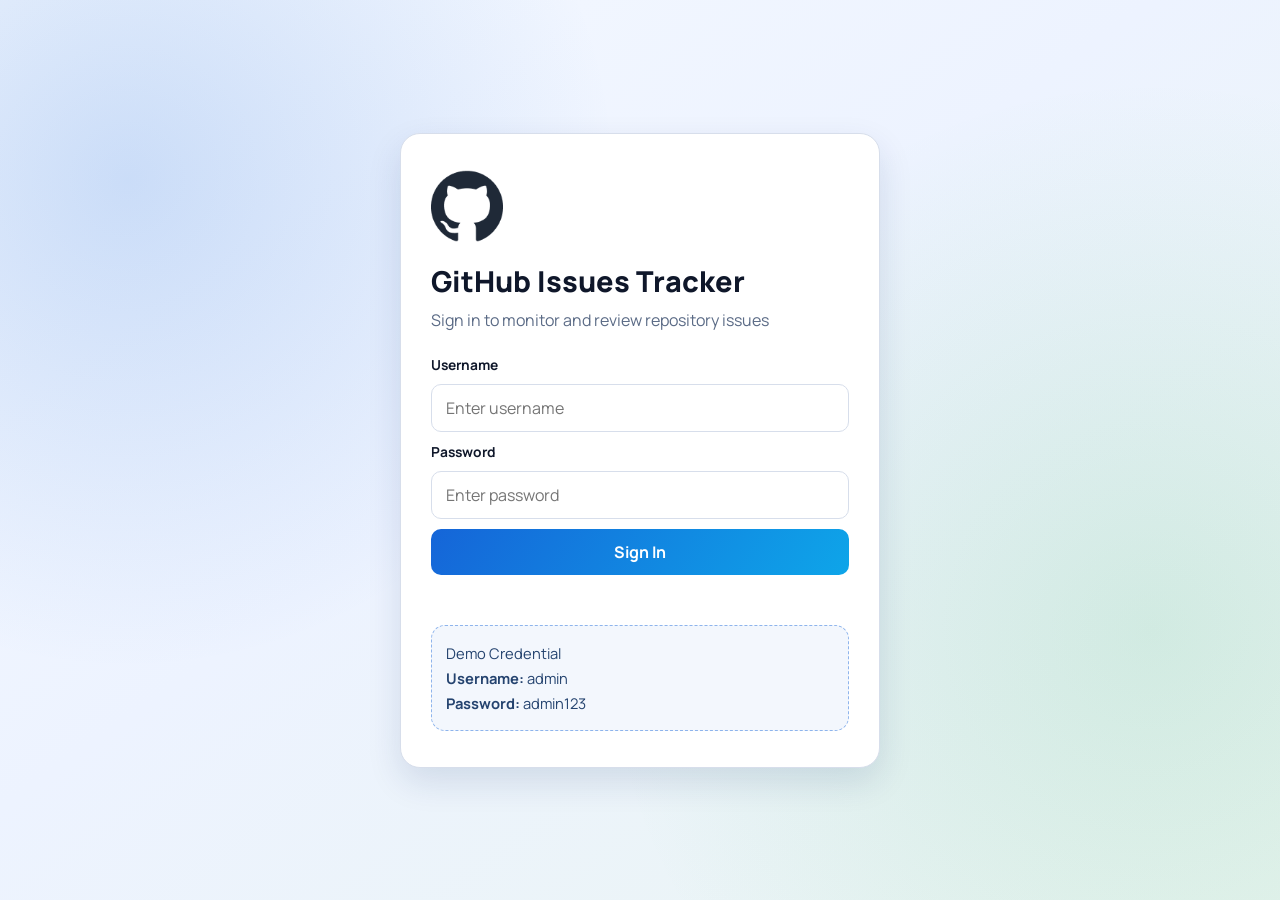
==== index.html @ 7c421cb4 "1th" ====
<!DOCTYPE html>
<html lang="en">
  <head>
    <meta charset="UTF-8" />
    <meta name="viewport" content="width=device-width, initial-scale=1.0" />
    <title>GitHub Issues Tracker | Login</title>
    <link rel="preconnect" href="https://fonts.googleapis.com" />
    <link rel="preconnect" href="https://fonts.gstatic.com" crossorigin />
    <link
      href="https://fonts.googleapis.com/css2?family=Manrope:wght@400;500;600;700;800&display=swap"
      rel="stylesheet"
    />
    <link rel="stylesheet" href="css/styles.css" />
  </head>
  <body class="login-body">
    <main class="auth-wrapper">
      <section class="auth-card">
        <img
          src="assets/github-logo.png"
          alt="GitHub Issues Tracker Logo"
          class="auth-logo"
        />
        <h1 class="auth-title">GitHub Issues Tracker</h1>
        <p class="auth-subtitle">Sign in to monitor and review repository issues</p>

        <form id="login-form" class="auth-form" novalidate>
          <label class="field-label" for="username">Username</label>
          <input
            id="username"
            name="username"
            type="text"
            class="text-input"
            placeholder="Enter username"
            required
          />

          <label class="field-label" for="password">Password</label>
          <input
            id="password"
            name="password"
            type="password"
            class="text-input"
            placeholder="Enter password"
            required
          />

          <button type="submit" class="primary-btn">Sign In</button>
          <p class="auth-error" id="auth-error" aria-live="polite"></p>
        </form>

        <div class="demo-credentials">
          <p>Demo Credential</p>
          <p><strong>Username:</strong> admin</p>
          <p><strong>Password:</strong> admin123</p>
        </div>
      </section>
    </main>

    <script src="js/login.js"></script>
  </body>
</html>
---- css/styles.css ----
:root {
  --canvas: #eef3fb;
  --surface: #ffffff;
  --surface-soft: #f8fbff;
  --ink: #0f172a;
  --muted: #5b6b86;
  --line: #d7deeb;
  --brand: #1565d8;
  --brand-strong: #0e4fb2;
  --open: #1a9c4b;
  --closed: #7b3ff0;
  --danger: #d13d59;
  --shadow: 0 14px 34px rgba(12, 42, 99, 0.12);
  --radius-lg: 20px;
  --radius-md: 14px;
  --radius-sm: 10px;
}

* {
  box-sizing: border-box;
}

body {
  margin: 0;
  font-family: "Manrope", sans-serif;
  color: var(--ink);
}

.hidden {
  display: none !important;
}

.login-body {
  min-height: 100vh;
  padding: 20px;
  background:
    radial-gradient(circle at 10% 20%, rgba(21, 101, 216, 0.18), transparent 36%),
    radial-gradient(circle at 90% 70%, rgba(22, 163, 74, 0.12), transparent 42%),
    linear-gradient(145deg, #f5f9ff 0%, #edf3ff 45%, #eaf5f2 100%);
  display: grid;
  place-items: center;
}

.auth-wrapper {
  width: min(100%, 480px);
}

.auth-card {
  background: var(--surface);
  border: 1px solid var(--line);
  border-radius: var(--radius-lg);
  box-shadow: var(--shadow);
  padding: 36px 30px;
}

.auth-logo {
  width: 72px;
  height: 72px;
  object-fit: contain;
  margin-bottom: 14px;
}

.auth-title {
  margin: 0;
  font-size: 1.8rem;
  font-weight: 800;
}

.auth-subtitle {
  margin: 8px 0 24px;
  color: var(--muted);
}

.auth-form {
  display: grid;
  gap: 10px;
}

.field-label {
  font-size: 0.86rem;
  font-weight: 700;
}

.text-input {
  width: 100%;
  border: 1px solid var(--line);
  border-radius: var(--radius-sm);
  padding: 12px 14px;
  font: inherit;
  color: var(--ink);
  background: #fff;
  transition: border-color 0.2s, box-shadow 0.2s;
}

.text-input:focus {
  outline: none;
  border-color: var(--brand);
  box-shadow: 0 0 0 4px rgba(21, 101, 216, 0.14);
}

.primary-btn,
.ghost-btn {
  border: 0;
  border-radius: var(--radius-sm);
  font: inherit;
  font-weight: 700;
  cursor: pointer;
}

.primary-btn {
  background: linear-gradient(125deg, var(--brand) 0%, #0ea5e9 100%);
  color: #fff;
  padding: 12px 16px;
}

.primary-btn:hover {
  background: linear-gradient(125deg, var(--brand-strong) 0%, #0582bc 100%);
}

.auth-error {
  min-height: 20px;
  margin: 0;
  color: var(--danger);
  font-size: 0.92rem;
}

.demo-credentials {
  margin-top: 20px;
  border-radius: var(--radius-md);
  border: 1px dashed rgba(21, 101, 216, 0.45);
  background: rgba(21, 101, 216, 0.05);
  padding: 12px 14px;
  color: #24436f;
}

.demo-credentials p {
  margin: 5px 0;
  font-size: 0.92rem;
}

.app-body {
  min-height: 100vh;
  background: linear-gradient(180deg, #f4f8ff 0%, #eef3fb 100%);
}

.app-header {
  position: sticky;
  top: 0;
  z-index: 50;
  background: rgba(255, 255, 255, 0.92);
  border-bottom: 1px solid var(--line);
  backdrop-filter: blur(6px);
  padding: 14px 20px;
  display: flex;
  align-items: center;
  justify-content: space-between;
  gap: 16px;
}

.brand-wrap {
  display: flex;
  align-items: center;
  gap: 12px;
}

.brand-logo {
  width: 44px;
  height: 44px;
}

.brand-title {
  margin: 0;
  font-size: 1.1rem;
  font-weight: 800;
}

.brand-subtitle {
  margin: 2px 0 0;
  color: var(--muted);
  font-size: 0.86rem;
}

.header-actions {
  display: flex;
  align-items: center;
  gap: 10px;
}

.search-form {
  display: flex;
  align-items: center;
  gap: 8px;
}

.search-input {
  width: min(340px, 52vw);
}

.search-btn {
  padding-inline: 18px;
}

.ghost-btn {
  padding: 10px 14px;
  border: 1px solid var(--line);
  background: #fff;
  color: var(--ink);
}

.ghost-btn:hover {
  background: #f5f8ff;
}

.app-main {
  width: min(1360px, 95%);
  margin: 22px auto 32px;
}

.tab-panel {
  border: 1px solid var(--line);
  border-radius: var(--radius-md);
  background: #fff;
  box-shadow: 0 8px 24px rgba(20, 37, 80, 0.08);
}

.tabs-row {
  border-bottom: 1px solid var(--line);
  display: flex;
  align-items: center;
  gap: 8px;
  padding: 10px;
}

.tab-btn {
  border: 0;
  background: transparent;
  border-radius: 8px;
  cursor: pointer;
  padding: 9px 14px;
  font: inherit;
  font-weight: 700;
  color: #334155;
}

.tab-btn:hover {
  background: #eff5ff;
}

.tab-btn.is-active {
  color: #fff;
  background: linear-gradient(135deg, var(--brand) 0%, #1278f1 100%);
}

.summary-row {
  padding: 12px 14px;
  display: flex;
  align-items: center;
  justify-content: space-between;
  gap: 10px;
  flex-wrap: wrap;
}

.summary-left {
  display: flex;
  align-items: center;
  gap: 8px;
  color: #1f3556;
}

.summary-left p {
  margin: 0;
  font-weight: 600;
}

.summary-icon {
  width: 16px;
  height: 16px;
}

.summary-right {
  display: flex;
  align-items: center;
  gap: 10px;
}

.status-chip {
  border: 1px solid var(--line);
  border-radius: 99px;
  background: var(--surface-soft);
  padding: 5px 10px;
  display: flex;
  align-items: center;
  gap: 6px;
  font-size: 0.86rem;
  font-weight: 700;
}

.status-chip img {
  width: 12px;
  height: 12px;
  object-fit: contain;
}

.cards-shell {
  position: relative;
  margin-top: 16px;
}

.loading-state {
  border: 1px solid var(--line);
  border-radius: var(--radius-md);
  background: #fff;
  padding: 36px 18px;
  display: grid;
  place-items: center;
  gap: 10px;
  color: #334155;
}

.spinner {
  width: 36px;
  height: 36px;
  border-radius: 50%;
  border: 3px solid #dbe4f3;
  border-top-color: var(--brand);
  animation: spin 0.85s linear infinite;
}

@keyframes spin {
  to {
    transform: rotate(360deg);
  }
}

.issues-grid {
  display: grid;
  grid-template-columns: repeat(4, minmax(0, 1fr));
  gap: 14px;
}

.issue-card {
  background: #fff;
  border: 1px solid var(--line);
  border-radius: var(--radius-md);
  border-top-width: 4px;
  box-shadow: 0 8px 20px rgba(18, 34, 70, 0.06);
  padding: 14px;
  display: flex;
  flex-direction: column;
  gap: 12px;
}

.issue-card.status-open {
  border-top-color: var(--open);
}

.issue-card.status-closed {
  border-top-color: var(--closed);
}

.card-head {
  display: flex;
  align-items: flex-start;
  justify-content: space-between;
  gap: 10px;
}

.issue-link {
  border: 0;
  background: transparent;
  color: var(--brand-strong);
  font: inherit;
  font-weight: 800;
  text-align: left;
  cursor: pointer;
  padding: 0;
  line-height: 1.35;
}

.issue-link:hover {
  text-decoration: underline;
}

.status-badge {
  border-radius: 999px;
  padding: 4px 9px;
  font-size: 0.74rem;
  font-weight: 800;
  text-transform: capitalize;
  flex-shrink: 0;
}

.status-badge.status-open {
  background: rgba(26, 156, 75, 0.14);
  color: #0f7d38;
}

.status-badge.status-closed {
  background: rgba(123, 63, 240, 0.14);
  color: #5d24c8;
}

.issue-description {
  margin: 0;
  color: #4b5f80;
  font-size: 0.92rem;
  line-height: 1.5;
}

.meta-grid {
  display: grid;
  grid-template-columns: repeat(2, minmax(0, 1fr));
  gap: 9px;
}

.meta-item {
  margin: 0;
  font-size: 0.85rem;
  color: #2f415f;
}

.meta-item span {
  display: block;
  color: var(--muted);
  font-size: 0.74rem;
  font-weight: 700;
  margin-bottom: 2px;
}

.card-footer {
  margin-top: auto;
  display: flex;
  justify-content: space-between;
  align-items: center;
  gap: 8px;
}

.label-pill {
  max-width: 68%;
  border-radius: 999px;
  border: 1px solid var(--line);
  background: var(--surface-soft);
  padding: 4px 10px;
  font-size: 0.78rem;
  font-weight: 600;
  white-space: nowrap;
  text-overflow: ellipsis;
  overflow: hidden;
}

.details-btn {
  border: 1px solid var(--line);
  border-radius: 8px;
  background: #fff;
  color: #223554;
  cursor: pointer;
  font: inherit;
  font-size: 0.8rem;
  font-weight: 700;
  padding: 6px 9px;
}

.details-btn:hover {
  background: #f4f8ff;
}

.empty-state {
  margin: 10px 0 0;
  text-align: center;
  color: var(--muted);
  border: 1px dashed var(--line);
  border-radius: var(--radius-md);
  background: #fff;
  padding: 28px 18px;
}

.modal-overlay {
  position: fixed;
  inset: 0;
  background: rgba(8, 17, 34, 0.56);
  display: grid;
  place-items: center;
  padding: 18px;
  z-index: 100;
}

.modal-card {
  width: min(760px, 100%);
  max-height: calc(100vh - 40px);
  overflow-y: auto;
  border-radius: var(--radius-lg);
  background: #fff;
  border: 1px solid var(--line);
  box-shadow: var(--shadow);
  position: relative;
  padding: 24px;
}

.modal-close-btn {
  position: absolute;
  top: 10px;
  right: 10px;
  width: 34px;
  height: 34px;
  border-radius: 50%;
  border: 1px solid var(--line);
  background: #fff;
  color: #334155;
  cursor: pointer;
  font: inherit;
  font-size: 1rem;
}

.modal-content h2 {
  margin-top: 0;
  margin-bottom: 10px;
  font-size: 1.4rem;
}

.modal-description {
  margin: 0 0 16px;
  color: #384d73;
  line-height: 1.6;
}

.modal-grid {
  display: grid;
  grid-template-columns: repeat(2, minmax(0, 1fr));
  gap: 10px;
}

.modal-item {
  border: 1px solid var(--line);
  border-radius: 10px;
  background: var(--surface-soft);
  padding: 10px 12px;
}

.modal-item p {
  margin: 0;
  color: #2a3b59;
  font-size: 0.9rem;
}

.modal-item p:first-child {
  margin-bottom: 4px;
  color: var(--muted);
  font-size: 0.78rem;
  font-weight: 700;
}

.modal-loading {
  display: grid;
  place-items: center;
  gap: 12px;
  padding: 34px;
}

@media (max-width: 1180px) {
  .issues-grid {
    grid-template-columns: repeat(3, minmax(0, 1fr));
  }
}

@media (max-width: 920px) {
  .app-header {
    align-items: stretch;
    flex-direction: column;
  }

  .header-actions {
    justify-content: space-between;
  }

  .search-input {
    width: 100%;
  }

  .search-form {
    flex: 1;
  }

  .issues-grid {
    grid-template-columns: repeat(2, minmax(0, 1fr));
  }
}

@media (max-width: 620px) {
  .auth-card {
    padding: 26px 20px;
  }

  .brand-subtitle {
    display: none;
  }

  .header-actions {
    flex-direction: column;
    align-items: stretch;
  }

  .issues-grid {
    grid-template-columns: 1fr;
  }

  .summary-right {
    width: 100%;
    justify-content: flex-start;
  }

  .search-form {
    width: 100%;
  }

  .modal-card {
    padding: 18px;
  }

  .modal-grid {
    grid-template-columns: 1fr;
  }
}
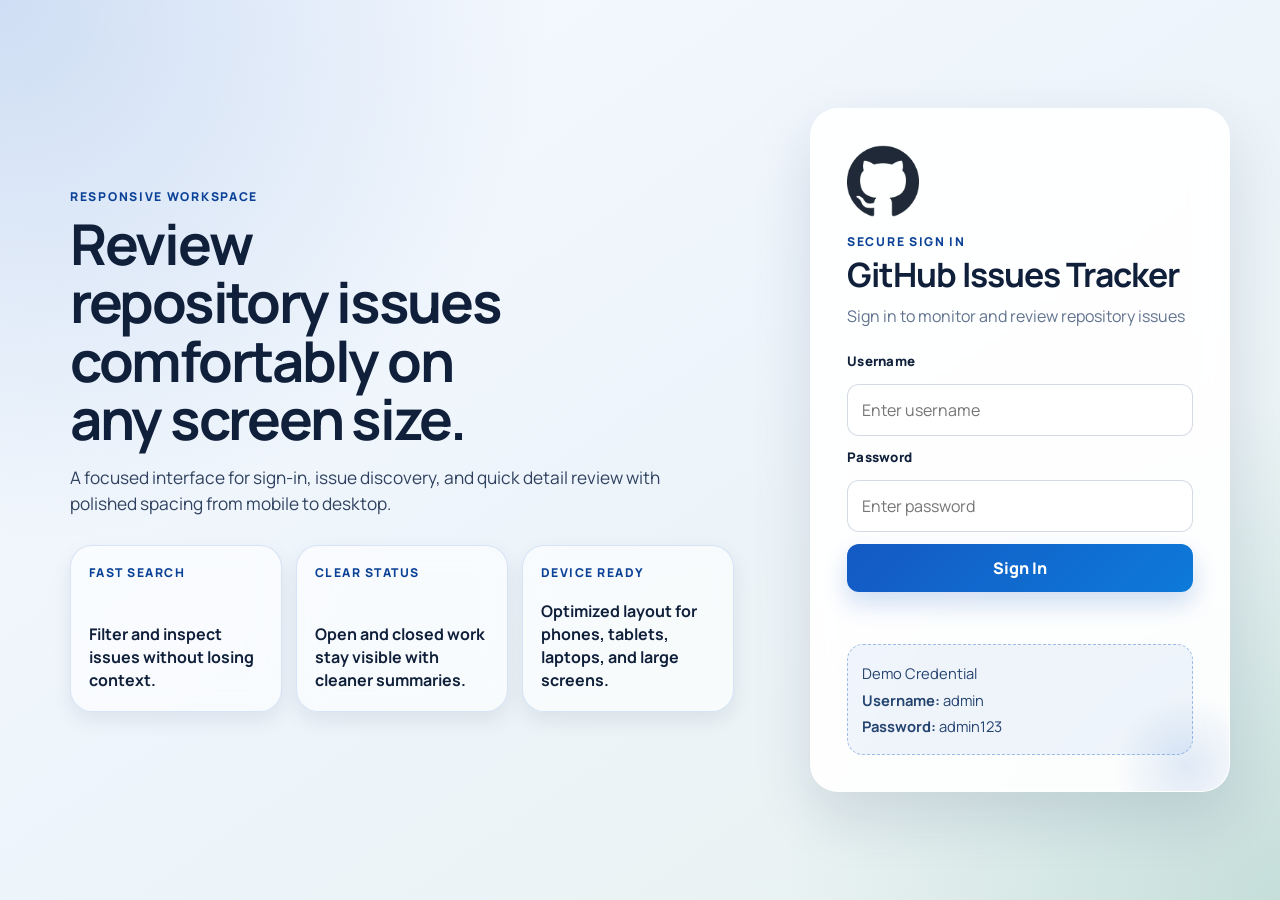
==== commit 37124656: "6th" ====
--- a/index.html
+++ b/index.html
@@ -13,47 +13,76 @@
     <link rel="stylesheet" href="css/styles.css" />
   </head>
   <body class="login-body">
-    <main class="auth-wrapper">
-      <section class="auth-card">
-        <img
-          src="assets/github-logo.png"
-          alt="GitHub Issues Tracker Logo"
-          class="auth-logo"
-        />
-        <h1 class="auth-title">GitHub Issues Tracker</h1>
-        <p class="auth-subtitle">Sign in to monitor and review repository issues</p>
+    <main class="auth-layout">
+      <section class="auth-showcase">
+        <p class="section-label">Responsive Workspace</p>
+        <h1 class="showcase-title">Review repository issues comfortably on any screen size.</h1>
+        <p class="showcase-copy">
+          A focused interface for sign-in, issue discovery, and quick detail review with
+          polished spacing from mobile to desktop.
+        </p>
 
-        <form id="login-form" class="auth-form" novalidate>
-          <label class="field-label" for="username">Username</label>
-          <input
-            id="username"
-            name="username"
-            type="text"
-            class="text-input"
-            placeholder="Enter username"
-            required
-          />
-
-          <label class="field-label" for="password">Password</label>
-          <input
-            id="password"
-            name="password"
-            type="password"
-            class="text-input"
-            placeholder="Enter password"
-            required
-          />
-
-          <button type="submit" class="primary-btn">Sign In</button>
-          <p class="auth-error" id="auth-error" aria-live="polite"></p>
-        </form>
-
-        <div class="demo-credentials">
-          <p>Demo Credential</p>
-          <p><strong>Username:</strong> admin</p>
-          <p><strong>Password:</strong> admin123</p>
+        <div class="showcase-grid" aria-hidden="true">
+          <article class="showcase-card">
+            <span>Fast Search</span>
+            <strong>Filter and inspect issues without losing context.</strong>
+          </article>
+          <article class="showcase-card">
+            <span>Clear Status</span>
+            <strong>Open and closed work stay visible with cleaner summaries.</strong>
+          </article>
+          <article class="showcase-card">
+            <span>Device Ready</span>
+            <strong>Optimized layout for phones, tablets, laptops, and large screens.</strong>
+          </article>
         </div>
       </section>
+
+      <div class="auth-wrapper">
+        <section class="auth-card">
+          <img
+            src="assets/github-logo.png"
+            alt="GitHub Issues Tracker Logo"
+            class="auth-logo"
+          />
+          <p class="section-label auth-label">Secure Sign In</p>
+          <h2 class="auth-title">GitHub Issues Tracker</h2>
+          <p class="auth-subtitle">Sign in to monitor and review repository issues</p>
+
+          <form id="login-form" class="auth-form" novalidate>
+            <label class="field-label" for="username">Username</label>
+            <input
+              id="username"
+              name="username"
+              type="text"
+              class="text-input"
+              placeholder="Enter username"
+              autocomplete="username"
+              required
+            />
+
+            <label class="field-label" for="password">Password</label>
+            <input
+              id="password"
+              name="password"
+              type="password"
+              class="text-input"
+              placeholder="Enter password"
+              autocomplete="current-password"
+              required
+            />
+
+            <button type="submit" class="primary-btn">Sign In</button>
+            <p class="auth-error" id="auth-error" aria-live="polite"></p>
+          </form>
+
+          <div class="demo-credentials">
+            <p>Demo Credential</p>
+            <p><strong>Username:</strong> <span id="demo-username">admin</span></p>
+            <p><strong>Password:</strong> <span id="demo-password">admin123</span></p>
+          </div>
+        </section>
+      </div>
     </main>
 
     <script src="js/login.js"></script>
--- a/css/styles.css
+++ b/css/styles.css
@@ -1,120 +1,277 @@
 :root {
-  --canvas: #eef3fb;
-  --surface: #ffffff;
-  --surface-soft: #f8fbff;
-  --ink: #0f172a;
-  --muted: #5b6b86;
-  --line: #d7deeb;
-  --brand: #1565d8;
-  --brand-strong: #0e4fb2;
-  --open: #1a9c4b;
-  --closed: #7b3ff0;
-  --danger: #d13d59;
-  --shadow: 0 14px 34px rgba(12, 42, 99, 0.12);
-  --radius-lg: 20px;
-  --radius-md: 14px;
-  --radius-sm: 10px;
+  --canvas: #edf3f8;
+  --surface: rgba(255, 255, 255, 0.9);
+  --surface-strong: #ffffff;
+  --surface-soft: #f5f8fc;
+  --ink: #10203b;
+  --muted: #61738f;
+  --line: rgba(127, 148, 177, 0.28);
+  --brand: #1459c3;
+  --brand-strong: #0b4297;
+  --accent: #0f766e;
+  --open: #15803d;
+  --closed: #b45309;
+  --danger: #c53030;
+  --shadow-lg: 0 24px 60px rgba(17, 37, 76, 0.12);
+  --shadow-md: 0 16px 34px rgba(14, 30, 63, 0.1);
+  --shadow-sm: 0 8px 20px rgba(14, 30, 63, 0.08);
+  --radius-xl: 28px;
+  --radius-lg: 22px;
+  --radius-md: 16px;
+  --radius-sm: 12px;
 }
 
 * {
   box-sizing: border-box;
 }
 
+html {
+  font-size: 16px;
+}
+
 body {
   margin: 0;
   font-family: "Manrope", sans-serif;
   color: var(--ink);
+  line-height: 1.5;
+  overflow-x: hidden;
+}
+
+img {
+  display: block;
+  max-width: 100%;
+}
+
+button,
+input {
+  font: inherit;
 }
 
 .hidden {
   display: none !important;
 }
 
+.sr-only {
+  position: absolute;
+  width: 1px;
+  height: 1px;
+  padding: 0;
+  margin: -1px;
+  overflow: hidden;
+  clip: rect(0, 0, 0, 0);
+  white-space: nowrap;
+  border: 0;
+}
+
+.section-label {
+  margin: 0 0 0.5rem;
+  color: var(--brand-strong);
+  font-size: 0.76rem;
+  font-weight: 800;
+  letter-spacing: 0.14em;
+  text-transform: uppercase;
+}
+
 .login-body {
   min-height: 100vh;
-  padding: 20px;
+  padding: clamp(20px, 4vw, 40px);
   background:
-    radial-gradient(circle at 10% 20%, rgba(21, 101, 216, 0.18), transparent 36%),
-    radial-gradient(circle at 90% 70%, rgba(22, 163, 74, 0.12), transparent 42%),
-    linear-gradient(145deg, #f5f9ff 0%, #edf3ff 45%, #eaf5f2 100%);
-  display: grid;
-  place-items: center;
+    radial-gradient(circle at 0% 0%, rgba(20, 89, 195, 0.18), transparent 35%),
+    radial-gradient(circle at 100% 100%, rgba(15, 118, 110, 0.16), transparent 32%),
+    linear-gradient(145deg, #f8fbff 0%, #edf4fb 48%, #e8f2ee 100%);
+  display: grid;
+  align-items: center;
+}
+
+.auth-layout {
+  width: min(1180px, 100%);
+  margin: 0 auto;
+  display: grid;
+  grid-template-columns: minmax(0, 1.15fr) minmax(320px, 420px);
+  gap: clamp(24px, 5vw, 56px);
+  align-items: center;
+}
+
+.auth-showcase {
+  padding: clamp(12px, 2vw, 20px);
+}
+
+.showcase-title {
+  margin: 0;
+  max-width: 12ch;
+  font-size: clamp(2rem, 4.4vw, 4rem);
+  line-height: 1.04;
+  letter-spacing: -0.04em;
+}
+
+.showcase-copy {
+  max-width: 58ch;
+  margin: 1rem 0 0;
+  color: #30425f;
+  font-size: clamp(1rem, 1.5vw, 1.08rem);
+}
+
+.showcase-grid {
+  margin-top: 1.75rem;
+  display: grid;
+  grid-template-columns: repeat(3, minmax(0, 1fr));
+  gap: 14px;
+}
+
+.showcase-card {
+  min-height: 160px;
+  padding: 18px;
+  border: 1px solid rgba(20, 89, 195, 0.14);
+  border-radius: var(--radius-lg);
+  background: rgba(255, 255, 255, 0.62);
+  box-shadow: var(--shadow-sm);
+  backdrop-filter: blur(14px);
+  display: flex;
+  flex-direction: column;
+  justify-content: space-between;
+  gap: 18px;
+}
+
+.showcase-card span {
+  color: var(--brand-strong);
+  font-size: 0.76rem;
+  font-weight: 800;
+  letter-spacing: 0.12em;
+  text-transform: uppercase;
+}
+
+.showcase-card strong {
+  font-size: 1rem;
+  line-height: 1.45;
 }
 
 .auth-wrapper {
-  width: min(100%, 480px);
+  width: min(100%, 420px);
+  justify-self: end;
 }
 
 .auth-card {
-  background: var(--surface);
-  border: 1px solid var(--line);
-  border-radius: var(--radius-lg);
-  box-shadow: var(--shadow);
-  padding: 36px 30px;
+  position: relative;
+  overflow: hidden;
+  background: rgba(255, 255, 255, 0.92);
+  border: 1px solid rgba(255, 255, 255, 0.75);
+  border-radius: var(--radius-xl);
+  box-shadow: var(--shadow-lg);
+  padding: clamp(24px, 4vw, 36px);
+  backdrop-filter: blur(16px);
+}
+
+.auth-card::before {
+  content: "";
+  position: absolute;
+  inset: auto -32px -50px auto;
+  width: 150px;
+  height: 150px;
+  border-radius: 50%;
+  background: radial-gradient(circle, rgba(20, 89, 195, 0.12), transparent 68%);
+  pointer-events: none;
 }
 
 .auth-logo {
   width: 72px;
   height: 72px;
   object-fit: contain;
-  margin-bottom: 14px;
+  margin-bottom: 1rem;
+}
+
+.auth-label {
+  margin-bottom: 0.3rem;
 }
 
 .auth-title {
   margin: 0;
-  font-size: 1.8rem;
-  font-weight: 800;
+  font-size: clamp(1.7rem, 3vw, 2.1rem);
+  line-height: 1.08;
+  letter-spacing: -0.03em;
 }
 
 .auth-subtitle {
-  margin: 8px 0 24px;
+  margin: 0.7rem 0 1.5rem;
   color: var(--muted);
 }
 
 .auth-form {
   display: grid;
-  gap: 10px;
+  gap: 12px;
 }
 
 .field-label {
-  font-size: 0.86rem;
-  font-weight: 700;
+  font-size: 0.83rem;
+  font-weight: 800;
+  letter-spacing: 0.02em;
 }
 
 .text-input {
   width: 100%;
-  border: 1px solid var(--line);
+  min-width: 0;
+  border: 1px solid rgba(127, 148, 177, 0.34);
   border-radius: var(--radius-sm);
-  padding: 12px 14px;
-  font: inherit;
+  padding: 13px 14px;
   color: var(--ink);
-  background: #fff;
-  transition: border-color 0.2s, box-shadow 0.2s;
+  background: rgba(255, 255, 255, 0.95);
+  transition:
+    border-color 0.2s ease,
+    box-shadow 0.2s ease,
+    background-color 0.2s ease;
 }
 
 .text-input:focus {
   outline: none;
-  border-color: var(--brand);
-  box-shadow: 0 0 0 4px rgba(21, 101, 216, 0.14);
+  border-color: rgba(20, 89, 195, 0.72);
+  box-shadow: 0 0 0 4px rgba(20, 89, 195, 0.12);
+  background: #ffffff;
+}
+
+.primary-btn,
+.ghost-btn,
+.details-btn,
+.tab-btn,
+.issue-card,
+.metric-card,
+.modal-close-btn {
+  transition:
+    transform 0.2s ease,
+    box-shadow 0.2s ease,
+    background-color 0.2s ease,
+    border-color 0.2s ease,
+    color 0.2s ease;
 }
 
 .primary-btn,
 .ghost-btn {
   border: 0;
   border-radius: var(--radius-sm);
-  font: inherit;
-  font-weight: 700;
+  font-weight: 800;
   cursor: pointer;
 }
 
 .primary-btn {
-  background: linear-gradient(125deg, var(--brand) 0%, #0ea5e9 100%);
-  color: #fff;
   padding: 12px 16px;
+  color: #ffffff;
+  background: linear-gradient(135deg, var(--brand) 0%, #0d7ad9 100%);
+  box-shadow: 0 12px 24px rgba(20, 89, 195, 0.2);
 }
 
 .primary-btn:hover {
-  background: linear-gradient(125deg, var(--brand-strong) 0%, #0582bc 100%);
+  transform: translateY(-1px);
+  background: linear-gradient(135deg, var(--brand-strong) 0%, #0866bc 100%);
+}
+
+.ghost-btn {
+  padding: 11px 16px;
+  border: 1px solid var(--line);
+  background: rgba(255, 255, 255, 0.92);
+  color: var(--ink);
+}
+
+.ghost-btn:hover {
+  background: #ffffff;
+  box-shadow: var(--shadow-sm);
 }
 
 .auth-error {
@@ -125,192 +282,281 @@
 }
 
 .demo-credentials {
-  margin-top: 20px;
+  margin-top: 1.3rem;
   border-radius: var(--radius-md);
-  border: 1px dashed rgba(21, 101, 216, 0.45);
-  background: rgba(21, 101, 216, 0.05);
-  padding: 12px 14px;
+  border: 1px dashed rgba(20, 89, 195, 0.36);
+  background: rgba(20, 89, 195, 0.06);
+  padding: 13px 14px;
   color: #24436f;
 }
 
 .demo-credentials p {
-  margin: 5px 0;
+  margin: 4px 0;
   font-size: 0.92rem;
 }
 
 .app-body {
   min-height: 100vh;
-  background: linear-gradient(180deg, #f4f8ff 0%, #eef3fb 100%);
+  padding: clamp(14px, 3vw, 28px);
+  background:
+    radial-gradient(circle at top left, rgba(20, 89, 195, 0.16), transparent 26%),
+    radial-gradient(circle at right center, rgba(15, 118, 110, 0.12), transparent 22%),
+    linear-gradient(180deg, #f7fbff 0%, #eef4fb 100%);
+}
+
+.app-shell {
+  width: min(1400px, 100%);
+  margin: 0 auto;
 }
 
 .app-header {
   position: sticky;
-  top: 0;
-  z-index: 50;
-  background: rgba(255, 255, 255, 0.92);
-  border-bottom: 1px solid var(--line);
-  backdrop-filter: blur(6px);
-  padding: 14px 20px;
+  top: clamp(10px, 2vw, 18px);
+  z-index: 30;
+  display: flex;
+  align-items: flex-start;
+  justify-content: space-between;
+  gap: 24px;
+  padding: clamp(18px, 3vw, 26px);
+  border: 1px solid rgba(127, 148, 177, 0.22);
+  border-radius: var(--radius-xl);
+  background: rgba(255, 255, 255, 0.78);
+  box-shadow: var(--shadow-md);
+  backdrop-filter: blur(18px);
+}
+
+.brand-wrap {
+  display: flex;
+  align-items: flex-start;
+  gap: 16px;
+  min-width: 0;
+}
+
+.brand-logo {
+  width: 56px;
+  height: 56px;
+  flex-shrink: 0;
+}
+
+.brand-copy {
+  min-width: 0;
+}
+
+.brand-title {
+  margin: 0;
+  font-size: clamp(1.45rem, 2.8vw, 2.25rem);
+  line-height: 1.06;
+  letter-spacing: -0.04em;
+}
+
+.brand-subtitle {
+  max-width: 62ch;
+  margin: 0.55rem 0 0;
+  color: var(--muted);
+}
+
+.header-actions {
+  display: flex;
+  align-items: center;
+  justify-content: flex-end;
+  gap: 12px;
+  min-width: 0;
+}
+
+.search-form {
+  display: flex;
+  align-items: stretch;
+  gap: 12px;
+}
+
+.search-input {
+  min-width: clamp(250px, 28vw, 390px);
+}
+
+.search-btn {
+  padding-inline: 20px;
+}
+
+.app-main {
+  margin-top: 22px;
+  display: grid;
+  gap: 18px;
+}
+
+.hero-panel,
+.tab-panel,
+.loading-state,
+.empty-state {
+  border: 1px solid rgba(127, 148, 177, 0.22);
+  border-radius: var(--radius-xl);
+  background: rgba(255, 255, 255, 0.84);
+  box-shadow: var(--shadow-md);
+  backdrop-filter: blur(16px);
+}
+
+.hero-panel {
+  padding: clamp(18px, 3vw, 28px);
+  display: grid;
+  grid-template-columns: minmax(0, 1.05fr) minmax(320px, 0.95fr);
+  gap: 22px;
+  background:
+    linear-gradient(135deg, rgba(20, 89, 195, 0.08), rgba(15, 118, 110, 0.04)),
+    rgba(255, 255, 255, 0.88);
+}
+
+.hero-title {
+  margin: 0;
+  font-size: clamp(1.45rem, 2.6vw, 2.2rem);
+  line-height: 1.08;
+  letter-spacing: -0.04em;
+}
+
+.hero-text {
+  max-width: 60ch;
+  margin: 0.85rem 0 0;
+  color: #374963;
+}
+
+.metrics-grid {
+  display: grid;
+  grid-template-columns: repeat(2, minmax(0, 1fr));
+  gap: 14px;
+}
+
+.metric-card {
+  padding: 18px;
+  border: 1px solid rgba(127, 148, 177, 0.18);
+  border-radius: var(--radius-lg);
+  background:
+    linear-gradient(180deg, rgba(255, 255, 255, 0.98), rgba(245, 248, 252, 0.92));
+  min-height: 120px;
+  display: flex;
+  flex-direction: column;
+  justify-content: space-between;
+  gap: 14px;
+}
+
+.metric-card span {
+  color: var(--muted);
+  font-size: 0.78rem;
+  font-weight: 800;
+  letter-spacing: 0.08em;
+  text-transform: uppercase;
+}
+
+.metric-card strong {
+  font-size: clamp(1.45rem, 3vw, 2rem);
+  line-height: 1;
+  letter-spacing: -0.05em;
+}
+
+.tab-panel {
+  overflow: hidden;
+}
+
+.panel-top {
   display: flex;
   align-items: center;
   justify-content: space-between;
-  gap: 16px;
-}
-
-.brand-wrap {
+  gap: 18px;
+  padding: 16px 18px;
+  border-bottom: 1px solid var(--line);
+}
+
+.tabs-row {
   display: flex;
   align-items: center;
+  flex-wrap: wrap;
+  gap: 10px;
+}
+
+.tab-btn {
+  border: 1px solid transparent;
+  background: transparent;
+  border-radius: 999px;
+  cursor: pointer;
+  padding: 10px 16px;
+  font-weight: 800;
+  color: #334155;
+}
+
+.tab-btn:hover {
+  background: rgba(20, 89, 195, 0.08);
+}
+
+.tab-btn.is-active {
+  color: #ffffff;
+  border-color: transparent;
+  background: linear-gradient(135deg, var(--brand) 0%, #1278f1 100%);
+  box-shadow: 0 10px 20px rgba(20, 89, 195, 0.18);
+}
+
+.summary-row {
+  padding: 18px;
+  display: grid;
   gap: 12px;
 }
 
-.brand-logo {
-  width: 44px;
-  height: 44px;
-}
-
-.brand-title {
-  margin: 0;
-  font-size: 1.1rem;
-  font-weight: 800;
-}
-
-.brand-subtitle {
-  margin: 2px 0 0;
+.summary-left {
+  display: flex;
+  align-items: flex-start;
+  gap: 10px;
+  color: #1f3556;
+}
+
+.summary-left p,
+.summary-note {
+  margin: 0;
+}
+
+.summary-left p {
+  font-weight: 700;
+}
+
+.summary-note {
   color: var(--muted);
-  font-size: 0.86rem;
-}
-
-.header-actions {
+}
+
+.summary-icon {
+  width: 18px;
+  height: 18px;
+  margin-top: 2px;
+  flex-shrink: 0;
+}
+
+.summary-right {
   display: flex;
   align-items: center;
+  justify-content: flex-end;
+  flex-wrap: wrap;
   gap: 10px;
 }
 
-.search-form {
+.status-chip {
+  border: 1px solid var(--line);
+  border-radius: 999px;
+  background: rgba(245, 248, 252, 0.95);
+  padding: 6px 12px;
   display: flex;
   align-items: center;
   gap: 8px;
-}
-
-.search-input {
-  width: min(340px, 52vw);
-}
-
-.search-btn {
-  padding-inline: 18px;
-}
-
-.ghost-btn {
-  padding: 10px 14px;
-  border: 1px solid var(--line);
-  background: #fff;
-  color: var(--ink);
-}
-
-.ghost-btn:hover {
-  background: #f5f8ff;
-}
-
-.app-main {
-  width: min(1360px, 95%);
-  margin: 22px auto 32px;
-}
-
-.tab-panel {
-  border: 1px solid var(--line);
-  border-radius: var(--radius-md);
-  background: #fff;
-  box-shadow: 0 8px 24px rgba(20, 37, 80, 0.08);
-}
-
-.tabs-row {
-  border-bottom: 1px solid var(--line);
-  display: flex;
-  align-items: center;
-  gap: 8px;
-  padding: 10px;
-}
-
-.tab-btn {
-  border: 0;
-  background: transparent;
-  border-radius: 8px;
-  cursor: pointer;
-  padding: 9px 14px;
-  font: inherit;
-  font-weight: 700;
-  color: #334155;
-}
-
-.tab-btn:hover {
-  background: #eff5ff;
-}
-
-.tab-btn.is-active {
-  color: #fff;
-  background: linear-gradient(135deg, var(--brand) 0%, #1278f1 100%);
-}
-
-.summary-row {
-  padding: 12px 14px;
-  display: flex;
-  align-items: center;
-  justify-content: space-between;
-  gap: 10px;
-  flex-wrap: wrap;
-}
-
-.summary-left {
-  display: flex;
-  align-items: center;
-  gap: 8px;
-  color: #1f3556;
-}
-
-.summary-left p {
-  margin: 0;
-  font-weight: 600;
-}
-
-.summary-icon {
-  width: 16px;
-  height: 16px;
-}
-
-.summary-right {
-  display: flex;
-  align-items: center;
-  gap: 10px;
-}
-
-.status-chip {
-  border: 1px solid var(--line);
-  border-radius: 99px;
-  background: var(--surface-soft);
-  padding: 5px 10px;
-  display: flex;
-  align-items: center;
-  gap: 6px;
   font-size: 0.86rem;
-  font-weight: 700;
+  font-weight: 800;
+  color: #31445f;
 }
 
 .status-chip img {
-  width: 12px;
-  height: 12px;
+  width: 14px;
+  height: 14px;
   object-fit: contain;
 }
 
 .cards-shell {
   position: relative;
-  margin-top: 16px;
 }
 
 .loading-state {
-  border: 1px solid var(--line);
-  border-radius: var(--radius-md);
-  background: #fff;
-  padding: 36px 18px;
+  padding: 40px 20px;
   display: grid;
   place-items: center;
   gap: 10px;
@@ -318,10 +564,10 @@
 }
 
 .spinner {
-  width: 36px;
-  height: 36px;
+  width: 38px;
+  height: 38px;
   border-radius: 50%;
-  border: 3px solid #dbe4f3;
+  border: 3px solid rgba(127, 148, 177, 0.28);
   border-top-color: var(--brand);
   animation: spin 0.85s linear infinite;
 }
@@ -334,20 +580,26 @@
 
 .issues-grid {
   display: grid;
-  grid-template-columns: repeat(4, minmax(0, 1fr));
+  grid-template-columns: repeat(auto-fit, minmax(280px, 1fr));
+  gap: 18px;
+}
+
+.issue-card {
+  min-width: 0;
+  background: var(--surface-strong);
+  border: 1px solid rgba(127, 148, 177, 0.22);
+  border-radius: var(--radius-lg);
+  border-top-width: 4px;
+  box-shadow: var(--shadow-sm);
+  padding: 18px;
+  display: flex;
+  flex-direction: column;
   gap: 14px;
 }
 
-.issue-card {
-  background: #fff;
-  border: 1px solid var(--line);
-  border-radius: var(--radius-md);
-  border-top-width: 4px;
-  box-shadow: 0 8px 20px rgba(18, 34, 70, 0.06);
-  padding: 14px;
-  display: flex;
-  flex-direction: column;
-  gap: 12px;
+.issue-card:hover {
+  transform: translateY(-2px);
+  box-shadow: 0 18px 32px rgba(14, 30, 63, 0.12);
 }
 
 .issue-card.status-open {
@@ -369,12 +621,16 @@
   border: 0;
   background: transparent;
   color: var(--brand-strong);
-  font: inherit;
   font-weight: 800;
   text-align: left;
   cursor: pointer;
   padding: 0;
-  line-height: 1.35;
+  font-size: 1rem;
+  line-height: 1.45;
+  display: -webkit-box;
+  -webkit-box-orient: vertical;
+  -webkit-line-clamp: 2;
+  overflow: hidden;
 }
 
 .issue-link:hover {
@@ -383,7 +639,7 @@
 
 .status-badge {
   border-radius: 999px;
-  padding: 4px 9px;
+  padding: 4px 10px;
   font-size: 0.74rem;
   font-weight: 800;
   text-transform: capitalize;
@@ -391,40 +647,48 @@
 }
 
 .status-badge.status-open {
-  background: rgba(26, 156, 75, 0.14);
-  color: #0f7d38;
+  background: rgba(21, 128, 61, 0.12);
+  color: #166534;
 }
 
 .status-badge.status-closed {
-  background: rgba(123, 63, 240, 0.14);
-  color: #5d24c8;
+  background: rgba(180, 83, 9, 0.14);
+  color: #9a3412;
 }
 
 .issue-description {
   margin: 0;
   color: #4b5f80;
-  font-size: 0.92rem;
-  line-height: 1.5;
+  font-size: 0.94rem;
+  line-height: 1.6;
+  display: -webkit-box;
+  -webkit-box-orient: vertical;
+  -webkit-line-clamp: 3;
+  overflow: hidden;
 }
 
 .meta-grid {
   display: grid;
   grid-template-columns: repeat(2, minmax(0, 1fr));
-  gap: 9px;
+  gap: 10px;
 }
 
 .meta-item {
-  margin: 0;
-  font-size: 0.85rem;
+  min-width: 0;
+  margin: 0;
+  font-size: 0.86rem;
   color: #2f415f;
+  word-break: break-word;
 }
 
 .meta-item span {
   display: block;
   color: var(--muted);
-  font-size: 0.74rem;
-  font-weight: 700;
-  margin-bottom: 2px;
+  font-size: 0.73rem;
+  font-weight: 800;
+  letter-spacing: 0.04em;
+  text-transform: uppercase;
+  margin-bottom: 4px;
 }
 
 .card-footer {
@@ -432,46 +696,45 @@
   display: flex;
   justify-content: space-between;
   align-items: center;
-  gap: 8px;
+  flex-wrap: wrap;
+  gap: 10px;
 }
 
 .label-pill {
-  max-width: 68%;
+  max-width: 100%;
   border-radius: 999px;
   border: 1px solid var(--line);
   background: var(--surface-soft);
-  padding: 4px 10px;
+  padding: 6px 11px;
   font-size: 0.78rem;
-  font-weight: 600;
+  font-weight: 700;
+  color: #31445f;
   white-space: nowrap;
   text-overflow: ellipsis;
   overflow: hidden;
 }
 
 .details-btn {
+  margin-left: auto;
   border: 1px solid var(--line);
-  border-radius: 8px;
-  background: #fff;
+  border-radius: 10px;
+  background: #ffffff;
   color: #223554;
   cursor: pointer;
-  font: inherit;
-  font-size: 0.8rem;
-  font-weight: 700;
-  padding: 6px 9px;
+  font-size: 0.84rem;
+  font-weight: 800;
+  padding: 8px 11px;
 }
 
 .details-btn:hover {
-  background: #f4f8ff;
+  background: #f7faff;
 }
 
 .empty-state {
-  margin: 10px 0 0;
+  margin: 0;
   text-align: center;
   color: var(--muted);
-  border: 1px dashed var(--line);
-  border-radius: var(--radius-md);
-  background: #fff;
-  padding: 28px 18px;
+  padding: 36px 20px;
 }
 
 .modal-overlay {
@@ -480,73 +743,86 @@
   background: rgba(8, 17, 34, 0.56);
   display: grid;
   place-items: center;
-  padding: 18px;
+  padding: clamp(16px, 4vw, 28px);
   z-index: 100;
 }
 
 .modal-card {
   width: min(760px, 100%);
-  max-height: calc(100vh - 40px);
+  max-height: min(88vh, 860px);
   overflow-y: auto;
-  border-radius: var(--radius-lg);
-  background: #fff;
-  border: 1px solid var(--line);
-  box-shadow: var(--shadow);
+  border-radius: var(--radius-xl);
+  background: rgba(255, 255, 255, 0.97);
+  border: 1px solid rgba(127, 148, 177, 0.2);
+  box-shadow: var(--shadow-lg);
   position: relative;
-  padding: 24px;
+  padding: clamp(20px, 4vw, 30px);
 }
 
 .modal-close-btn {
   position: absolute;
-  top: 10px;
-  right: 10px;
-  width: 34px;
-  height: 34px;
+  top: 12px;
+  right: 12px;
+  width: 36px;
+  height: 36px;
   border-radius: 50%;
   border: 1px solid var(--line);
-  background: #fff;
+  background: #ffffff;
   color: #334155;
   cursor: pointer;
-  font: inherit;
   font-size: 1rem;
 }
 
+.modal-close-btn:hover {
+  background: #f8fbff;
+}
+
+.modal-content {
+  display: grid;
+  gap: 18px;
+}
+
 .modal-content h2 {
-  margin-top: 0;
-  margin-bottom: 10px;
-  font-size: 1.4rem;
+  margin: 0;
+  padding-right: 42px;
+  font-size: clamp(1.4rem, 3vw, 1.9rem);
+  line-height: 1.2;
+  letter-spacing: -0.03em;
 }
 
 .modal-description {
-  margin: 0 0 16px;
+  margin: 0;
   color: #384d73;
-  line-height: 1.6;
+  line-height: 1.7;
 }
 
 .modal-grid {
   display: grid;
   grid-template-columns: repeat(2, minmax(0, 1fr));
-  gap: 10px;
+  gap: 12px;
 }
 
 .modal-item {
   border: 1px solid var(--line);
-  border-radius: 10px;
+  border-radius: 14px;
   background: var(--surface-soft);
-  padding: 10px 12px;
+  padding: 12px 14px;
 }
 
 .modal-item p {
   margin: 0;
   color: #2a3b59;
-  font-size: 0.9rem;
+  font-size: 0.92rem;
+  word-break: break-word;
 }
 
 .modal-item p:first-child {
-  margin-bottom: 4px;
+  margin-bottom: 5px;
   color: var(--muted);
-  font-size: 0.78rem;
-  font-weight: 700;
+  font-size: 0.74rem;
+  font-weight: 800;
+  letter-spacing: 0.05em;
+  text-transform: uppercase;
 }
 
 .modal-loading {
@@ -556,42 +832,23 @@
   padding: 34px;
 }
 
-@media (max-width: 1180px) {
-  .issues-grid {
-    grid-template-columns: repeat(3, minmax(0, 1fr));
+@media (max-width: 1120px) {
+  .auth-layout,
+  .hero-panel {
+    grid-template-columns: 1fr;
+  }
+
+  .auth-wrapper {
+    justify-self: start;
+    width: min(100%, 500px);
   }
 }
 
 @media (max-width: 920px) {
   .app-header {
+    position: static;
+    flex-direction: column;
     align-items: stretch;
-    flex-direction: column;
-  }
-
-  .header-actions {
-    justify-content: space-between;
-  }
-
-  .search-input {
-    width: 100%;
-  }
-
-  .search-form {
-    flex: 1;
-  }
-
-  .issues-grid {
-    grid-template-columns: repeat(2, minmax(0, 1fr));
-  }
-}
-
-@media (max-width: 620px) {
-  .auth-card {
-    padding: 26px 20px;
-  }
-
-  .brand-subtitle {
-    display: none;
   }
 
   .header-actions {
@@ -599,24 +856,110 @@
     align-items: stretch;
   }
 
-  .issues-grid {
-    grid-template-columns: 1fr;
-  }
-
-  .summary-right {
-    width: 100%;
-    justify-content: flex-start;
-  }
-
   .search-form {
     width: 100%;
   }
 
+  .search-input {
+    min-width: 0;
+  }
+
+  .ghost-btn {
+    width: 100%;
+  }
+
+  .summary-right {
+    justify-content: flex-start;
+  }
+}
+
+@media (max-width: 720px) {
+  .showcase-grid,
+  .modal-grid,
+  .meta-grid {
+    grid-template-columns: 1fr;
+  }
+
+  .panel-top {
+    align-items: flex-start;
+    flex-direction: column;
+  }
+
+  .metrics-grid {
+    grid-template-columns: repeat(2, minmax(0, 1fr));
+  }
+
+  .issues-grid {
+    grid-template-columns: repeat(auto-fit, minmax(240px, 1fr));
+  }
+}
+
+@media (max-width: 560px) {
+  .login-body,
+  .app-body {
+    padding: 14px;
+  }
+
+  .auth-card,
+  .app-header,
+  .hero-panel,
+  .tab-panel,
+  .loading-state,
+  .empty-state,
   .modal-card {
-    padding: 18px;
-  }
-
-  .modal-grid {
+    border-radius: 20px;
+  }
+
+  .search-form,
+  .card-head,
+  .card-footer {
+    flex-direction: column;
+    align-items: stretch;
+  }
+
+  .search-btn,
+  .details-btn {
+    width: 100%;
+  }
+
+  .details-btn {
+    margin-left: 0;
+  }
+
+  .status-badge {
+    align-self: flex-start;
+  }
+
+  .tab-btn {
+    flex: 1 1 calc(50% - 10px);
+    text-align: center;
+  }
+}
+
+@media (max-width: 440px) {
+  .brand-logo {
+    width: 48px;
+    height: 48px;
+  }
+
+  .metrics-grid {
     grid-template-columns: 1fr;
   }
-}
+
+  .tabs-row {
+    width: 100%;
+    display: grid;
+    grid-template-columns: repeat(3, minmax(0, 1fr));
+  }
+
+  .tab-btn {
+    width: 100%;
+    padding-inline: 0;
+    font-size: 0.92rem;
+  }
+
+  .modal-close-btn {
+    top: 10px;
+    right: 10px;
+  }
+}
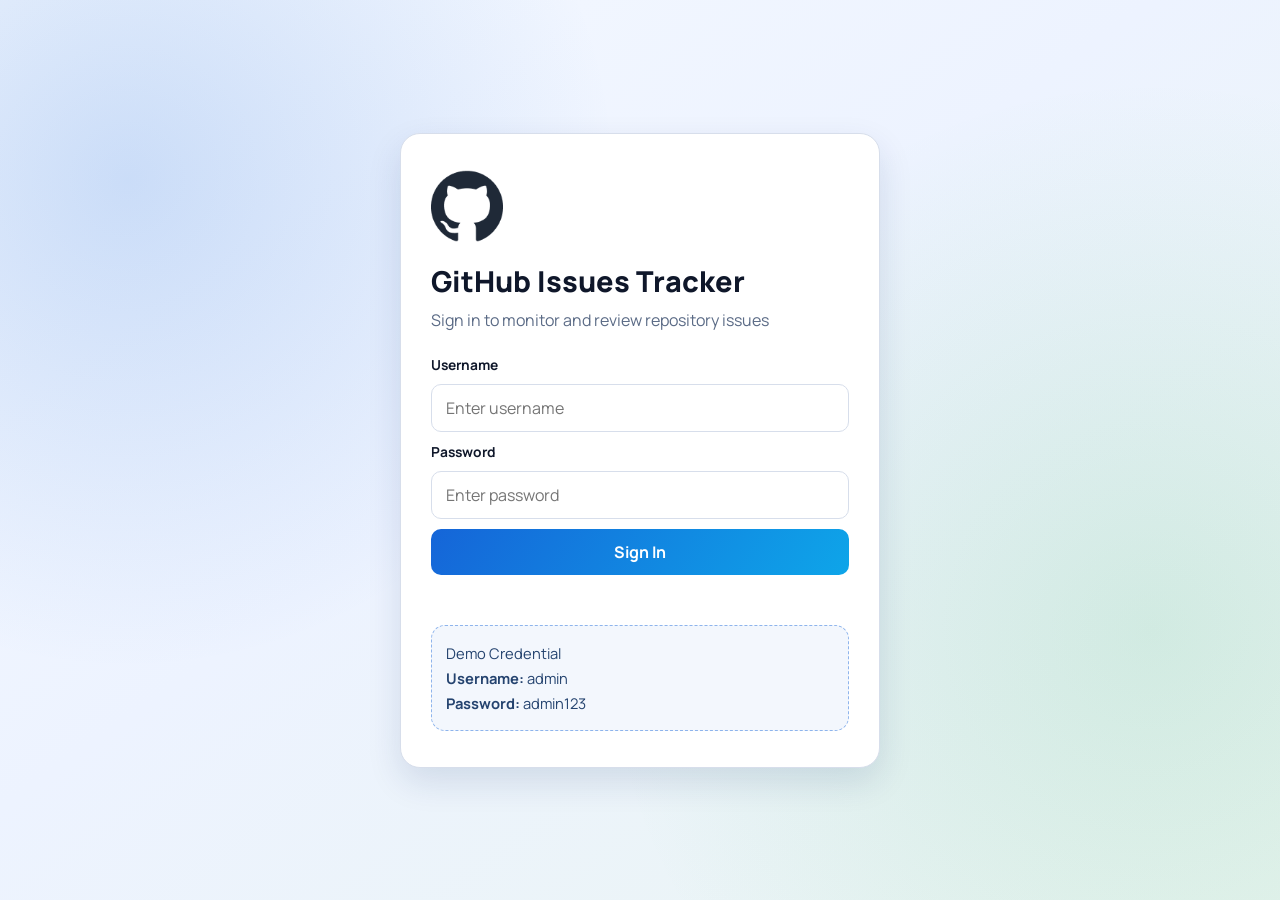
==== commit 8e9fdaec: "7th" ====
--- a/index.html
+++ b/index.html
@@ -13,76 +13,47 @@
     <link rel="stylesheet" href="css/styles.css" />
   </head>
   <body class="login-body">
-    <main class="auth-layout">
-      <section class="auth-showcase">
-        <p class="section-label">Responsive Workspace</p>
-        <h1 class="showcase-title">Review repository issues comfortably on any screen size.</h1>
-        <p class="showcase-copy">
-          A focused interface for sign-in, issue discovery, and quick detail review with
-          polished spacing from mobile to desktop.
-        </p>
+    <main class="auth-wrapper">
+      <section class="auth-card">
+        <img
+          src="assets/github-logo.png"
+          alt="GitHub Issues Tracker Logo"
+          class="auth-logo"
+        />
+        <h1 class="auth-title">GitHub Issues Tracker</h1>
+        <p class="auth-subtitle">Sign in to monitor and review repository issues</p>
 
-        <div class="showcase-grid" aria-hidden="true">
-          <article class="showcase-card">
-            <span>Fast Search</span>
-            <strong>Filter and inspect issues without losing context.</strong>
-          </article>
-          <article class="showcase-card">
-            <span>Clear Status</span>
-            <strong>Open and closed work stay visible with cleaner summaries.</strong>
-          </article>
-          <article class="showcase-card">
-            <span>Device Ready</span>
-            <strong>Optimized layout for phones, tablets, laptops, and large screens.</strong>
-          </article>
+        <form id="login-form" class="auth-form" novalidate>
+          <label class="field-label" for="username">Username</label>
+          <input
+            id="username"
+            name="username"
+            type="text"
+            class="text-input"
+            placeholder="Enter username"
+            required
+          />
+
+          <label class="field-label" for="password">Password</label>
+          <input
+            id="password"
+            name="password"
+            type="password"
+            class="text-input"
+            placeholder="Enter password"
+            required
+          />
+
+          <button type="submit" class="primary-btn">Sign In</button>
+          <p class="auth-error" id="auth-error" aria-live="polite"></p>
+        </form>
+
+        <div class="demo-credentials">
+          <p>Demo Credential</p>
+          <p><strong>Username:</strong> <span id="demo-username">admin</span></p>
+          <p><strong>Password:</strong> <span id="demo-password">admin123</span></p>
         </div>
       </section>
-
-      <div class="auth-wrapper">
-        <section class="auth-card">
-          <img
-            src="assets/github-logo.png"
-            alt="GitHub Issues Tracker Logo"
-            class="auth-logo"
-          />
-          <p class="section-label auth-label">Secure Sign In</p>
-          <h2 class="auth-title">GitHub Issues Tracker</h2>
-          <p class="auth-subtitle">Sign in to monitor and review repository issues</p>
-
-          <form id="login-form" class="auth-form" novalidate>
-            <label class="field-label" for="username">Username</label>
-            <input
-              id="username"
-              name="username"
-              type="text"
-              class="text-input"
-              placeholder="Enter username"
-              autocomplete="username"
-              required
-            />
-
-            <label class="field-label" for="password">Password</label>
-            <input
-              id="password"
-              name="password"
-              type="password"
-              class="text-input"
-              placeholder="Enter password"
-              autocomplete="current-password"
-              required
-            />
-
-            <button type="submit" class="primary-btn">Sign In</button>
-            <p class="auth-error" id="auth-error" aria-live="polite"></p>
-          </form>
-
-          <div class="demo-credentials">
-            <p>Demo Credential</p>
-            <p><strong>Username:</strong> <span id="demo-username">admin</span></p>
-            <p><strong>Password:</strong> <span id="demo-password">admin123</span></p>
-          </div>
-        </section>
-      </div>
     </main>
 
     <script src="js/login.js"></script>
--- a/css/styles.css
+++ b/css/styles.css
@@ -1,277 +1,120 @@
 :root {
-  --canvas: #edf3f8;
-  --surface: rgba(255, 255, 255, 0.9);
-  --surface-strong: #ffffff;
-  --surface-soft: #f5f8fc;
-  --ink: #10203b;
-  --muted: #61738f;
-  --line: rgba(127, 148, 177, 0.28);
-  --brand: #1459c3;
-  --brand-strong: #0b4297;
-  --accent: #0f766e;
-  --open: #15803d;
-  --closed: #b45309;
-  --danger: #c53030;
-  --shadow-lg: 0 24px 60px rgba(17, 37, 76, 0.12);
-  --shadow-md: 0 16px 34px rgba(14, 30, 63, 0.1);
-  --shadow-sm: 0 8px 20px rgba(14, 30, 63, 0.08);
-  --radius-xl: 28px;
-  --radius-lg: 22px;
-  --radius-md: 16px;
-  --radius-sm: 12px;
+  --canvas: #eef3fb;
+  --surface: #ffffff;
+  --surface-soft: #f8fbff;
+  --ink: #0f172a;
+  --muted: #5b6b86;
+  --line: #d7deeb;
+  --brand: #1565d8;
+  --brand-strong: #0e4fb2;
+  --open: #1a9c4b;
+  --closed: #7b3ff0;
+  --danger: #d13d59;
+  --shadow: 0 14px 34px rgba(12, 42, 99, 0.12);
+  --radius-lg: 20px;
+  --radius-md: 14px;
+  --radius-sm: 10px;
 }
 
 * {
   box-sizing: border-box;
 }
 
-html {
-  font-size: 16px;
-}
-
 body {
   margin: 0;
   font-family: "Manrope", sans-serif;
   color: var(--ink);
-  line-height: 1.5;
-  overflow-x: hidden;
-}
-
-img {
-  display: block;
-  max-width: 100%;
-}
-
-button,
-input {
-  font: inherit;
 }
 
 .hidden {
   display: none !important;
 }
 
-.sr-only {
-  position: absolute;
-  width: 1px;
-  height: 1px;
-  padding: 0;
-  margin: -1px;
-  overflow: hidden;
-  clip: rect(0, 0, 0, 0);
-  white-space: nowrap;
-  border: 0;
-}
-
-.section-label {
-  margin: 0 0 0.5rem;
-  color: var(--brand-strong);
-  font-size: 0.76rem;
-  font-weight: 800;
-  letter-spacing: 0.14em;
-  text-transform: uppercase;
-}
-
 .login-body {
   min-height: 100vh;
-  padding: clamp(20px, 4vw, 40px);
+  padding: 20px;
   background:
-    radial-gradient(circle at 0% 0%, rgba(20, 89, 195, 0.18), transparent 35%),
-    radial-gradient(circle at 100% 100%, rgba(15, 118, 110, 0.16), transparent 32%),
-    linear-gradient(145deg, #f8fbff 0%, #edf4fb 48%, #e8f2ee 100%);
-  display: grid;
-  align-items: center;
-}
-
-.auth-layout {
-  width: min(1180px, 100%);
-  margin: 0 auto;
-  display: grid;
-  grid-template-columns: minmax(0, 1.15fr) minmax(320px, 420px);
-  gap: clamp(24px, 5vw, 56px);
-  align-items: center;
-}
-
-.auth-showcase {
-  padding: clamp(12px, 2vw, 20px);
-}
-
-.showcase-title {
-  margin: 0;
-  max-width: 12ch;
-  font-size: clamp(2rem, 4.4vw, 4rem);
-  line-height: 1.04;
-  letter-spacing: -0.04em;
-}
-
-.showcase-copy {
-  max-width: 58ch;
-  margin: 1rem 0 0;
-  color: #30425f;
-  font-size: clamp(1rem, 1.5vw, 1.08rem);
-}
-
-.showcase-grid {
-  margin-top: 1.75rem;
-  display: grid;
-  grid-template-columns: repeat(3, minmax(0, 1fr));
-  gap: 14px;
-}
-
-.showcase-card {
-  min-height: 160px;
-  padding: 18px;
-  border: 1px solid rgba(20, 89, 195, 0.14);
+    radial-gradient(circle at 10% 20%, rgba(21, 101, 216, 0.18), transparent 36%),
+    radial-gradient(circle at 90% 70%, rgba(22, 163, 74, 0.12), transparent 42%),
+    linear-gradient(145deg, #f5f9ff 0%, #edf3ff 45%, #eaf5f2 100%);
+  display: grid;
+  place-items: center;
+}
+
+.auth-wrapper {
+  width: min(100%, 480px);
+}
+
+.auth-card {
+  background: var(--surface);
+  border: 1px solid var(--line);
   border-radius: var(--radius-lg);
-  background: rgba(255, 255, 255, 0.62);
-  box-shadow: var(--shadow-sm);
-  backdrop-filter: blur(14px);
-  display: flex;
-  flex-direction: column;
-  justify-content: space-between;
-  gap: 18px;
-}
-
-.showcase-card span {
-  color: var(--brand-strong);
-  font-size: 0.76rem;
-  font-weight: 800;
-  letter-spacing: 0.12em;
-  text-transform: uppercase;
-}
-
-.showcase-card strong {
-  font-size: 1rem;
-  line-height: 1.45;
-}
-
-.auth-wrapper {
-  width: min(100%, 420px);
-  justify-self: end;
-}
-
-.auth-card {
-  position: relative;
-  overflow: hidden;
-  background: rgba(255, 255, 255, 0.92);
-  border: 1px solid rgba(255, 255, 255, 0.75);
-  border-radius: var(--radius-xl);
-  box-shadow: var(--shadow-lg);
-  padding: clamp(24px, 4vw, 36px);
-  backdrop-filter: blur(16px);
-}
-
-.auth-card::before {
-  content: "";
-  position: absolute;
-  inset: auto -32px -50px auto;
-  width: 150px;
-  height: 150px;
-  border-radius: 50%;
-  background: radial-gradient(circle, rgba(20, 89, 195, 0.12), transparent 68%);
-  pointer-events: none;
+  box-shadow: var(--shadow);
+  padding: 36px 30px;
 }
 
 .auth-logo {
   width: 72px;
   height: 72px;
   object-fit: contain;
-  margin-bottom: 1rem;
-}
-
-.auth-label {
-  margin-bottom: 0.3rem;
+  margin-bottom: 14px;
 }
 
 .auth-title {
   margin: 0;
-  font-size: clamp(1.7rem, 3vw, 2.1rem);
-  line-height: 1.08;
-  letter-spacing: -0.03em;
+  font-size: 1.8rem;
+  font-weight: 800;
 }
 
 .auth-subtitle {
-  margin: 0.7rem 0 1.5rem;
+  margin: 8px 0 24px;
   color: var(--muted);
 }
 
 .auth-form {
   display: grid;
-  gap: 12px;
+  gap: 10px;
 }
 
 .field-label {
-  font-size: 0.83rem;
-  font-weight: 800;
-  letter-spacing: 0.02em;
+  font-size: 0.86rem;
+  font-weight: 700;
 }
 
 .text-input {
   width: 100%;
-  min-width: 0;
-  border: 1px solid rgba(127, 148, 177, 0.34);
+  border: 1px solid var(--line);
   border-radius: var(--radius-sm);
-  padding: 13px 14px;
+  padding: 12px 14px;
+  font: inherit;
   color: var(--ink);
-  background: rgba(255, 255, 255, 0.95);
-  transition:
-    border-color 0.2s ease,
-    box-shadow 0.2s ease,
-    background-color 0.2s ease;
+  background: #fff;
+  transition: border-color 0.2s, box-shadow 0.2s;
 }
 
 .text-input:focus {
   outline: none;
-  border-color: rgba(20, 89, 195, 0.72);
-  box-shadow: 0 0 0 4px rgba(20, 89, 195, 0.12);
-  background: #ffffff;
-}
-
-.primary-btn,
-.ghost-btn,
-.details-btn,
-.tab-btn,
-.issue-card,
-.metric-card,
-.modal-close-btn {
-  transition:
-    transform 0.2s ease,
-    box-shadow 0.2s ease,
-    background-color 0.2s ease,
-    border-color 0.2s ease,
-    color 0.2s ease;
+  border-color: var(--brand);
+  box-shadow: 0 0 0 4px rgba(21, 101, 216, 0.14);
 }
 
 .primary-btn,
 .ghost-btn {
   border: 0;
   border-radius: var(--radius-sm);
-  font-weight: 800;
+  font: inherit;
+  font-weight: 700;
   cursor: pointer;
 }
 
 .primary-btn {
+  background: linear-gradient(125deg, var(--brand) 0%, #0ea5e9 100%);
+  color: #fff;
   padding: 12px 16px;
-  color: #ffffff;
-  background: linear-gradient(135deg, var(--brand) 0%, #0d7ad9 100%);
-  box-shadow: 0 12px 24px rgba(20, 89, 195, 0.2);
 }
 
 .primary-btn:hover {
-  transform: translateY(-1px);
-  background: linear-gradient(135deg, var(--brand-strong) 0%, #0866bc 100%);
-}
-
-.ghost-btn {
-  padding: 11px 16px;
-  border: 1px solid var(--line);
-  background: rgba(255, 255, 255, 0.92);
-  color: var(--ink);
-}
-
-.ghost-btn:hover {
-  background: #ffffff;
-  box-shadow: var(--shadow-sm);
+  background: linear-gradient(125deg, var(--brand-strong) 0%, #0582bc 100%);
 }
 
 .auth-error {
@@ -282,281 +125,192 @@
 }
 
 .demo-credentials {
-  margin-top: 1.3rem;
+  margin-top: 20px;
   border-radius: var(--radius-md);
-  border: 1px dashed rgba(20, 89, 195, 0.36);
-  background: rgba(20, 89, 195, 0.06);
-  padding: 13px 14px;
+  border: 1px dashed rgba(21, 101, 216, 0.45);
+  background: rgba(21, 101, 216, 0.05);
+  padding: 12px 14px;
   color: #24436f;
 }
 
 .demo-credentials p {
-  margin: 4px 0;
+  margin: 5px 0;
   font-size: 0.92rem;
 }
 
 .app-body {
   min-height: 100vh;
-  padding: clamp(14px, 3vw, 28px);
-  background:
-    radial-gradient(circle at top left, rgba(20, 89, 195, 0.16), transparent 26%),
-    radial-gradient(circle at right center, rgba(15, 118, 110, 0.12), transparent 22%),
-    linear-gradient(180deg, #f7fbff 0%, #eef4fb 100%);
-}
-
-.app-shell {
-  width: min(1400px, 100%);
-  margin: 0 auto;
+  background: linear-gradient(180deg, #f4f8ff 0%, #eef3fb 100%);
 }
 
 .app-header {
   position: sticky;
-  top: clamp(10px, 2vw, 18px);
-  z-index: 30;
-  display: flex;
-  align-items: flex-start;
+  top: 0;
+  z-index: 50;
+  background: rgba(255, 255, 255, 0.92);
+  border-bottom: 1px solid var(--line);
+  backdrop-filter: blur(6px);
+  padding: 14px 20px;
+  display: flex;
+  align-items: center;
   justify-content: space-between;
-  gap: 24px;
-  padding: clamp(18px, 3vw, 26px);
-  border: 1px solid rgba(127, 148, 177, 0.22);
-  border-radius: var(--radius-xl);
-  background: rgba(255, 255, 255, 0.78);
-  box-shadow: var(--shadow-md);
-  backdrop-filter: blur(18px);
+  gap: 16px;
 }
 
 .brand-wrap {
   display: flex;
-  align-items: flex-start;
-  gap: 16px;
-  min-width: 0;
+  align-items: center;
+  gap: 12px;
 }
 
 .brand-logo {
-  width: 56px;
-  height: 56px;
-  flex-shrink: 0;
-}
-
-.brand-copy {
-  min-width: 0;
+  width: 44px;
+  height: 44px;
 }
 
 .brand-title {
   margin: 0;
-  font-size: clamp(1.45rem, 2.8vw, 2.25rem);
-  line-height: 1.06;
-  letter-spacing: -0.04em;
+  font-size: 1.1rem;
+  font-weight: 800;
 }
 
 .brand-subtitle {
-  max-width: 62ch;
-  margin: 0.55rem 0 0;
+  margin: 2px 0 0;
   color: var(--muted);
+  font-size: 0.86rem;
 }
 
 .header-actions {
   display: flex;
   align-items: center;
-  justify-content: flex-end;
-  gap: 12px;
-  min-width: 0;
+  gap: 10px;
 }
 
 .search-form {
   display: flex;
-  align-items: stretch;
-  gap: 12px;
+  align-items: center;
+  gap: 8px;
 }
 
 .search-input {
-  min-width: clamp(250px, 28vw, 390px);
+  width: min(340px, 52vw);
 }
 
 .search-btn {
-  padding-inline: 20px;
+  padding-inline: 18px;
+}
+
+.ghost-btn {
+  padding: 10px 14px;
+  border: 1px solid var(--line);
+  background: #fff;
+  color: var(--ink);
+}
+
+.ghost-btn:hover {
+  background: #f5f8ff;
 }
 
 .app-main {
-  margin-top: 22px;
-  display: grid;
-  gap: 18px;
-}
-
-.hero-panel,
-.tab-panel,
-.loading-state,
-.empty-state {
-  border: 1px solid rgba(127, 148, 177, 0.22);
-  border-radius: var(--radius-xl);
-  background: rgba(255, 255, 255, 0.84);
-  box-shadow: var(--shadow-md);
-  backdrop-filter: blur(16px);
-}
-
-.hero-panel {
-  padding: clamp(18px, 3vw, 28px);
-  display: grid;
-  grid-template-columns: minmax(0, 1.05fr) minmax(320px, 0.95fr);
-  gap: 22px;
-  background:
-    linear-gradient(135deg, rgba(20, 89, 195, 0.08), rgba(15, 118, 110, 0.04)),
-    rgba(255, 255, 255, 0.88);
-}
-
-.hero-title {
-  margin: 0;
-  font-size: clamp(1.45rem, 2.6vw, 2.2rem);
-  line-height: 1.08;
-  letter-spacing: -0.04em;
-}
-
-.hero-text {
-  max-width: 60ch;
-  margin: 0.85rem 0 0;
-  color: #374963;
-}
-
-.metrics-grid {
-  display: grid;
-  grid-template-columns: repeat(2, minmax(0, 1fr));
-  gap: 14px;
-}
-
-.metric-card {
-  padding: 18px;
-  border: 1px solid rgba(127, 148, 177, 0.18);
-  border-radius: var(--radius-lg);
-  background:
-    linear-gradient(180deg, rgba(255, 255, 255, 0.98), rgba(245, 248, 252, 0.92));
-  min-height: 120px;
-  display: flex;
-  flex-direction: column;
+  width: min(1360px, 95%);
+  margin: 22px auto 32px;
+}
+
+.tab-panel {
+  border: 1px solid var(--line);
+  border-radius: var(--radius-md);
+  background: #fff;
+  box-shadow: 0 8px 24px rgba(20, 37, 80, 0.08);
+}
+
+.tabs-row {
+  border-bottom: 1px solid var(--line);
+  display: flex;
+  align-items: center;
+  gap: 8px;
+  padding: 10px;
+}
+
+.tab-btn {
+  border: 0;
+  background: transparent;
+  border-radius: 8px;
+  cursor: pointer;
+  padding: 9px 14px;
+  font: inherit;
+  font-weight: 700;
+  color: #334155;
+}
+
+.tab-btn:hover {
+  background: #eff5ff;
+}
+
+.tab-btn.is-active {
+  color: #fff;
+  background: linear-gradient(135deg, var(--brand) 0%, #1278f1 100%);
+}
+
+.summary-row {
+  padding: 12px 14px;
+  display: flex;
+  align-items: center;
   justify-content: space-between;
-  gap: 14px;
-}
-
-.metric-card span {
-  color: var(--muted);
-  font-size: 0.78rem;
-  font-weight: 800;
-  letter-spacing: 0.08em;
-  text-transform: uppercase;
-}
-
-.metric-card strong {
-  font-size: clamp(1.45rem, 3vw, 2rem);
-  line-height: 1;
-  letter-spacing: -0.05em;
-}
-
-.tab-panel {
-  overflow: hidden;
-}
-
-.panel-top {
-  display: flex;
-  align-items: center;
-  justify-content: space-between;
-  gap: 18px;
-  padding: 16px 18px;
-  border-bottom: 1px solid var(--line);
-}
-
-.tabs-row {
-  display: flex;
-  align-items: center;
+  gap: 10px;
   flex-wrap: wrap;
+}
+
+.summary-left {
+  display: flex;
+  align-items: center;
+  gap: 8px;
+  color: #1f3556;
+}
+
+.summary-left p {
+  margin: 0;
+  font-weight: 600;
+}
+
+.summary-icon {
+  width: 16px;
+  height: 16px;
+}
+
+.summary-right {
+  display: flex;
+  align-items: center;
   gap: 10px;
 }
 
-.tab-btn {
-  border: 1px solid transparent;
-  background: transparent;
-  border-radius: 999px;
-  cursor: pointer;
-  padding: 10px 16px;
-  font-weight: 800;
-  color: #334155;
-}
-
-.tab-btn:hover {
-  background: rgba(20, 89, 195, 0.08);
-}
-
-.tab-btn.is-active {
-  color: #ffffff;
-  border-color: transparent;
-  background: linear-gradient(135deg, var(--brand) 0%, #1278f1 100%);
-  box-shadow: 0 10px 20px rgba(20, 89, 195, 0.18);
-}
-
-.summary-row {
-  padding: 18px;
-  display: grid;
-  gap: 12px;
-}
-
-.summary-left {
-  display: flex;
-  align-items: flex-start;
-  gap: 10px;
-  color: #1f3556;
-}
-
-.summary-left p,
-.summary-note {
-  margin: 0;
-}
-
-.summary-left p {
+.status-chip {
+  border: 1px solid var(--line);
+  border-radius: 99px;
+  background: var(--surface-soft);
+  padding: 5px 10px;
+  display: flex;
+  align-items: center;
+  gap: 6px;
+  font-size: 0.86rem;
   font-weight: 700;
 }
 
-.summary-note {
-  color: var(--muted);
-}
-
-.summary-icon {
-  width: 18px;
-  height: 18px;
-  margin-top: 2px;
-  flex-shrink: 0;
-}
-
-.summary-right {
-  display: flex;
-  align-items: center;
-  justify-content: flex-end;
-  flex-wrap: wrap;
-  gap: 10px;
-}
-
-.status-chip {
-  border: 1px solid var(--line);
-  border-radius: 999px;
-  background: rgba(245, 248, 252, 0.95);
-  padding: 6px 12px;
-  display: flex;
-  align-items: center;
-  gap: 8px;
-  font-size: 0.86rem;
-  font-weight: 800;
-  color: #31445f;
-}
-
 .status-chip img {
-  width: 14px;
-  height: 14px;
+  width: 12px;
+  height: 12px;
   object-fit: contain;
 }
 
 .cards-shell {
   position: relative;
+  margin-top: 16px;
 }
 
 .loading-state {
-  padding: 40px 20px;
+  border: 1px solid var(--line);
+  border-radius: var(--radius-md);
+  background: #fff;
+  padding: 36px 18px;
   display: grid;
   place-items: center;
   gap: 10px;
@@ -564,10 +318,10 @@
 }
 
 .spinner {
-  width: 38px;
-  height: 38px;
+  width: 36px;
+  height: 36px;
   border-radius: 50%;
-  border: 3px solid rgba(127, 148, 177, 0.28);
+  border: 3px solid #dbe4f3;
   border-top-color: var(--brand);
   animation: spin 0.85s linear infinite;
 }
@@ -580,26 +334,20 @@
 
 .issues-grid {
   display: grid;
-  grid-template-columns: repeat(auto-fit, minmax(280px, 1fr));
-  gap: 18px;
+  grid-template-columns: repeat(4, minmax(0, 1fr));
+  gap: 14px;
 }
 
 .issue-card {
-  min-width: 0;
-  background: var(--surface-strong);
-  border: 1px solid rgba(127, 148, 177, 0.22);
-  border-radius: var(--radius-lg);
+  background: #fff;
+  border: 1px solid var(--line);
+  border-radius: var(--radius-md);
   border-top-width: 4px;
-  box-shadow: var(--shadow-sm);
-  padding: 18px;
+  box-shadow: 0 8px 20px rgba(18, 34, 70, 0.06);
+  padding: 14px;
   display: flex;
   flex-direction: column;
-  gap: 14px;
-}
-
-.issue-card:hover {
-  transform: translateY(-2px);
-  box-shadow: 0 18px 32px rgba(14, 30, 63, 0.12);
+  gap: 12px;
 }
 
 .issue-card.status-open {
@@ -621,16 +369,12 @@
   border: 0;
   background: transparent;
   color: var(--brand-strong);
+  font: inherit;
   font-weight: 800;
   text-align: left;
   cursor: pointer;
   padding: 0;
-  font-size: 1rem;
-  line-height: 1.45;
-  display: -webkit-box;
-  -webkit-box-orient: vertical;
-  -webkit-line-clamp: 2;
-  overflow: hidden;
+  line-height: 1.35;
 }
 
 .issue-link:hover {
@@ -639,7 +383,7 @@
 
 .status-badge {
   border-radius: 999px;
-  padding: 4px 10px;
+  padding: 4px 9px;
   font-size: 0.74rem;
   font-weight: 800;
   text-transform: capitalize;
@@ -647,48 +391,40 @@
 }
 
 .status-badge.status-open {
-  background: rgba(21, 128, 61, 0.12);
-  color: #166534;
+  background: rgba(26, 156, 75, 0.14);
+  color: #0f7d38;
 }
 
 .status-badge.status-closed {
-  background: rgba(180, 83, 9, 0.14);
-  color: #9a3412;
+  background: rgba(123, 63, 240, 0.14);
+  color: #5d24c8;
 }
 
 .issue-description {
   margin: 0;
   color: #4b5f80;
-  font-size: 0.94rem;
-  line-height: 1.6;
-  display: -webkit-box;
-  -webkit-box-orient: vertical;
-  -webkit-line-clamp: 3;
-  overflow: hidden;
+  font-size: 0.92rem;
+  line-height: 1.5;
 }
 
 .meta-grid {
   display: grid;
   grid-template-columns: repeat(2, minmax(0, 1fr));
-  gap: 10px;
+  gap: 9px;
 }
 
 .meta-item {
-  min-width: 0;
-  margin: 0;
-  font-size: 0.86rem;
+  margin: 0;
+  font-size: 0.85rem;
   color: #2f415f;
-  word-break: break-word;
 }
 
 .meta-item span {
   display: block;
   color: var(--muted);
-  font-size: 0.73rem;
-  font-weight: 800;
-  letter-spacing: 0.04em;
-  text-transform: uppercase;
-  margin-bottom: 4px;
+  font-size: 0.74rem;
+  font-weight: 700;
+  margin-bottom: 2px;
 }
 
 .card-footer {
@@ -696,45 +432,46 @@
   display: flex;
   justify-content: space-between;
   align-items: center;
-  flex-wrap: wrap;
-  gap: 10px;
+  gap: 8px;
 }
 
 .label-pill {
-  max-width: 100%;
+  max-width: 68%;
   border-radius: 999px;
   border: 1px solid var(--line);
   background: var(--surface-soft);
-  padding: 6px 11px;
+  padding: 4px 10px;
   font-size: 0.78rem;
-  font-weight: 700;
-  color: #31445f;
+  font-weight: 600;
   white-space: nowrap;
   text-overflow: ellipsis;
   overflow: hidden;
 }
 
 .details-btn {
-  margin-left: auto;
-  border: 1px solid var(--line);
-  border-radius: 10px;
-  background: #ffffff;
+  border: 1px solid var(--line);
+  border-radius: 8px;
+  background: #fff;
   color: #223554;
   cursor: pointer;
-  font-size: 0.84rem;
-  font-weight: 800;
-  padding: 8px 11px;
+  font: inherit;
+  font-size: 0.8rem;
+  font-weight: 700;
+  padding: 6px 9px;
 }
 
 .details-btn:hover {
-  background: #f7faff;
+  background: #f4f8ff;
 }
 
 .empty-state {
-  margin: 0;
+  margin: 10px 0 0;
   text-align: center;
   color: var(--muted);
-  padding: 36px 20px;
+  border: 1px dashed var(--line);
+  border-radius: var(--radius-md);
+  background: #fff;
+  padding: 28px 18px;
 }
 
 .modal-overlay {
@@ -743,86 +480,73 @@
   background: rgba(8, 17, 34, 0.56);
   display: grid;
   place-items: center;
-  padding: clamp(16px, 4vw, 28px);
+  padding: 18px;
   z-index: 100;
 }
 
 .modal-card {
   width: min(760px, 100%);
-  max-height: min(88vh, 860px);
+  max-height: calc(100vh - 40px);
   overflow-y: auto;
-  border-radius: var(--radius-xl);
-  background: rgba(255, 255, 255, 0.97);
-  border: 1px solid rgba(127, 148, 177, 0.2);
-  box-shadow: var(--shadow-lg);
+  border-radius: var(--radius-lg);
+  background: #fff;
+  border: 1px solid var(--line);
+  box-shadow: var(--shadow);
   position: relative;
-  padding: clamp(20px, 4vw, 30px);
+  padding: 24px;
 }
 
 .modal-close-btn {
   position: absolute;
-  top: 12px;
-  right: 12px;
-  width: 36px;
-  height: 36px;
+  top: 10px;
+  right: 10px;
+  width: 34px;
+  height: 34px;
   border-radius: 50%;
   border: 1px solid var(--line);
-  background: #ffffff;
+  background: #fff;
   color: #334155;
   cursor: pointer;
+  font: inherit;
   font-size: 1rem;
 }
 
-.modal-close-btn:hover {
-  background: #f8fbff;
-}
-
-.modal-content {
-  display: grid;
-  gap: 18px;
-}
-
 .modal-content h2 {
-  margin: 0;
-  padding-right: 42px;
-  font-size: clamp(1.4rem, 3vw, 1.9rem);
-  line-height: 1.2;
-  letter-spacing: -0.03em;
+  margin-top: 0;
+  margin-bottom: 10px;
+  font-size: 1.4rem;
 }
 
 .modal-description {
-  margin: 0;
+  margin: 0 0 16px;
   color: #384d73;
-  line-height: 1.7;
+  line-height: 1.6;
 }
 
 .modal-grid {
   display: grid;
   grid-template-columns: repeat(2, minmax(0, 1fr));
-  gap: 12px;
+  gap: 10px;
 }
 
 .modal-item {
   border: 1px solid var(--line);
-  border-radius: 14px;
+  border-radius: 10px;
   background: var(--surface-soft);
-  padding: 12px 14px;
+  padding: 10px 12px;
 }
 
 .modal-item p {
   margin: 0;
   color: #2a3b59;
-  font-size: 0.92rem;
-  word-break: break-word;
+  font-size: 0.9rem;
 }
 
 .modal-item p:first-child {
-  margin-bottom: 5px;
+  margin-bottom: 4px;
   color: var(--muted);
-  font-size: 0.74rem;
-  font-weight: 800;
-  letter-spacing: 0.05em;
-  text-transform: uppercase;
+  font-size: 0.78rem;
+  font-weight: 700;
 }
 
 .modal-loading {
@@ -832,23 +556,42 @@
   padding: 34px;
 }
 
-@media (max-width: 1120px) {
-  .auth-layout,
-  .hero-panel {
-    grid-template-columns: 1fr;
-  }
-
-  .auth-wrapper {
-    justify-self: start;
-    width: min(100%, 500px);
+@media (max-width: 1180px) {
+  .issues-grid {
+    grid-template-columns: repeat(3, minmax(0, 1fr));
   }
 }
 
 @media (max-width: 920px) {
   .app-header {
-    position: static;
+    align-items: stretch;
     flex-direction: column;
-    align-items: stretch;
+  }
+
+  .header-actions {
+    justify-content: space-between;
+  }
+
+  .search-input {
+    width: 100%;
+  }
+
+  .search-form {
+    flex: 1;
+  }
+
+  .issues-grid {
+    grid-template-columns: repeat(2, minmax(0, 1fr));
+  }
+}
+
+@media (max-width: 620px) {
+  .auth-card {
+    padding: 26px 20px;
+  }
+
+  .brand-subtitle {
+    display: none;
   }
 
   .header-actions {
@@ -856,110 +599,24 @@
     align-items: stretch;
   }
 
+  .issues-grid {
+    grid-template-columns: 1fr;
+  }
+
+  .summary-right {
+    width: 100%;
+    justify-content: flex-start;
+  }
+
   .search-form {
     width: 100%;
   }
 
-  .search-input {
-    min-width: 0;
-  }
-
-  .ghost-btn {
-    width: 100%;
-  }
-
-  .summary-right {
-    justify-content: flex-start;
-  }
-}
-
-@media (max-width: 720px) {
-  .showcase-grid,
-  .modal-grid,
-  .meta-grid {
+  .modal-card {
+    padding: 18px;
+  }
+
+  .modal-grid {
     grid-template-columns: 1fr;
   }
-
-  .panel-top {
-    align-items: flex-start;
-    flex-direction: column;
-  }
-
-  .metrics-grid {
-    grid-template-columns: repeat(2, minmax(0, 1fr));
-  }
-
-  .issues-grid {
-    grid-template-columns: repeat(auto-fit, minmax(240px, 1fr));
-  }
-}
-
-@media (max-width: 560px) {
-  .login-body,
-  .app-body {
-    padding: 14px;
-  }
-
-  .auth-card,
-  .app-header,
-  .hero-panel,
-  .tab-panel,
-  .loading-state,
-  .empty-state,
-  .modal-card {
-    border-radius: 20px;
-  }
-
-  .search-form,
-  .card-head,
-  .card-footer {
-    flex-direction: column;
-    align-items: stretch;
-  }
-
-  .search-btn,
-  .details-btn {
-    width: 100%;
-  }
-
-  .details-btn {
-    margin-left: 0;
-  }
-
-  .status-badge {
-    align-self: flex-start;
-  }
-
-  .tab-btn {
-    flex: 1 1 calc(50% - 10px);
-    text-align: center;
-  }
-}
-
-@media (max-width: 440px) {
-  .brand-logo {
-    width: 48px;
-    height: 48px;
-  }
-
-  .metrics-grid {
-    grid-template-columns: 1fr;
-  }
-
-  .tabs-row {
-    width: 100%;
-    display: grid;
-    grid-template-columns: repeat(3, minmax(0, 1fr));
-  }
-
-  .tab-btn {
-    width: 100%;
-    padding-inline: 0;
-    font-size: 0.92rem;
-  }
-
-  .modal-close-btn {
-    top: 10px;
-    right: 10px;
-  }
-}
+}
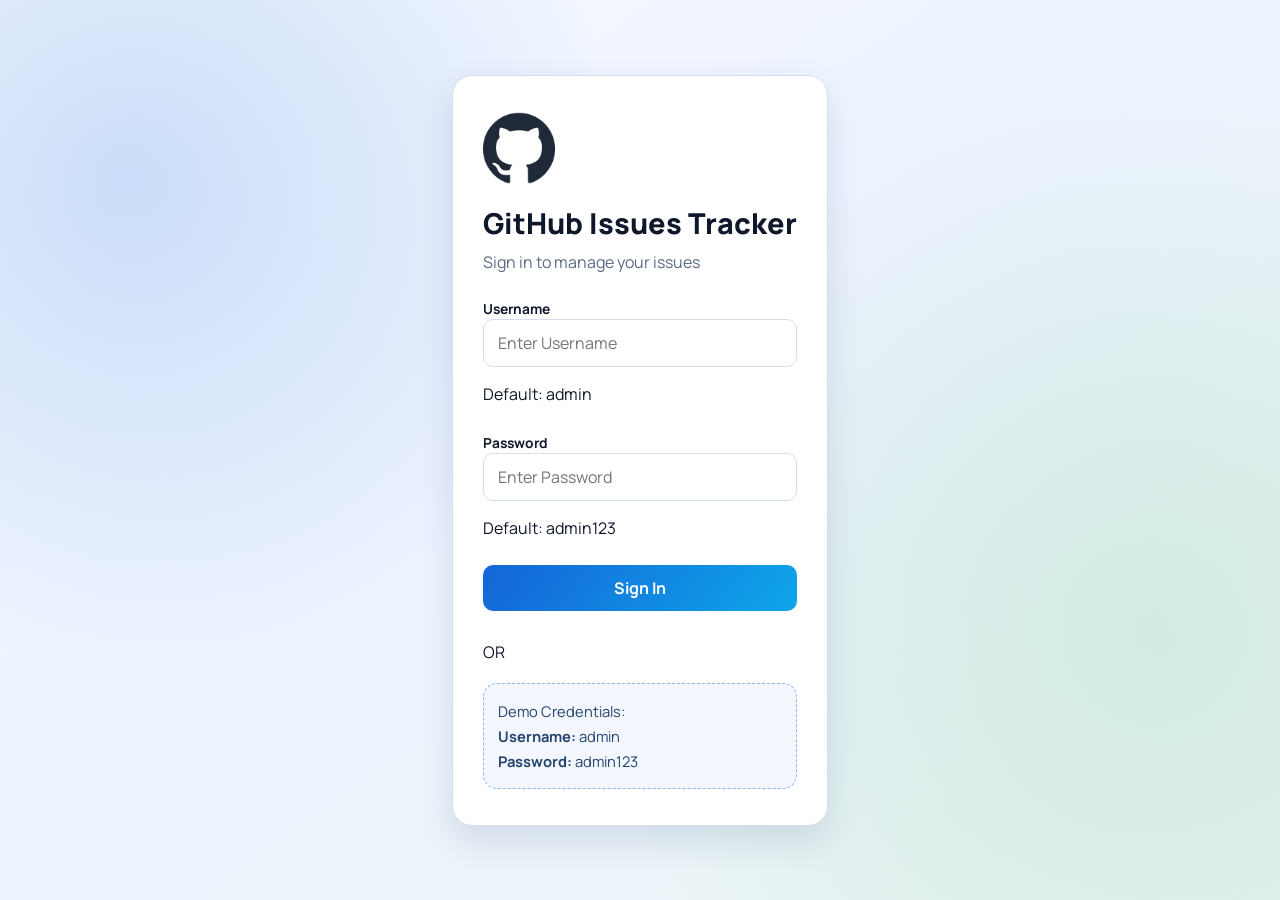
==== commit 264a1cbf: "Align page markup with the Figma structure" ====
--- a/index.html
+++ b/index.html
@@ -7,52 +7,70 @@
     <link rel="preconnect" href="https://fonts.googleapis.com" />
     <link rel="preconnect" href="https://fonts.gstatic.com" crossorigin />
     <link
-      href="https://fonts.googleapis.com/css2?family=Manrope:wght@400;500;600;700;800&display=swap"
+      href="https://fonts.googleapis.com/css2?family=Geist:wght@400;500;600;700;800&family=Manrope:wght@400;500;600;700;800&display=swap"
       rel="stylesheet"
     />
     <link rel="stylesheet" href="css/styles.css" />
   </head>
   <body class="login-body">
-    <main class="auth-wrapper">
+    <main class="auth-shell">
       <section class="auth-card">
-        <img
-          src="assets/github-logo.png"
-          alt="GitHub Issues Tracker Logo"
-          class="auth-logo"
-        />
-        <h1 class="auth-title">GitHub Issues Tracker</h1>
-        <p class="auth-subtitle">Sign in to monitor and review repository issues</p>
+        <div class="auth-brand">
+          <img
+            src="assets/github-logo.png"
+            alt="GitHub Issues Tracker Logo"
+            class="auth-logo"
+          />
+          <div class="auth-copy">
+            <h1 class="auth-title">GitHub Issues Tracker</h1>
+            <p class="auth-subtitle">Sign in to manage your issues</p>
+          </div>
+        </div>
 
         <form id="login-form" class="auth-form" novalidate>
-          <label class="field-label" for="username">Username</label>
-          <input
-            id="username"
-            name="username"
-            type="text"
-            class="text-input"
-            placeholder="Enter username"
-            required
-          />
+          <div class="field-group">
+            <label class="field-label" for="username">Username</label>
+            <input
+              id="username"
+              name="username"
+              type="text"
+              class="text-input"
+              placeholder="Enter Username"
+              autocomplete="username"
+              required
+            />
+            <p class="field-hint">Default: admin</p>
+          </div>
 
-          <label class="field-label" for="password">Password</label>
-          <input
-            id="password"
-            name="password"
-            type="password"
-            class="text-input"
-            placeholder="Enter password"
-            required
-          />
+          <div class="field-group">
+            <label class="field-label" for="password">Password</label>
+            <input
+              id="password"
+              name="password"
+              type="password"
+              class="text-input"
+              placeholder="Enter Password"
+              autocomplete="current-password"
+              required
+            />
+            <p class="field-hint">Default: admin123</p>
+          </div>
 
-          <button type="submit" class="primary-btn">Sign In</button>
+          <button type="submit" class="primary-btn auth-submit">Sign In</button>
           <p class="auth-error" id="auth-error" aria-live="polite"></p>
         </form>
 
-        <div class="demo-credentials">
-          <p>Demo Credential</p>
-          <p><strong>Username:</strong> <span id="demo-username">admin</span></p>
-          <p><strong>Password:</strong> <span id="demo-password">admin123</span></p>
+        <div class="auth-divider" aria-hidden="true">
+          <span>OR</span>
         </div>
+
+        <section class="demo-credentials" aria-label="Demo credentials">
+          <p class="demo-label">Demo Credentials:</p>
+          <div class="demo-card">
+            <p><strong>Username:</strong> <span id="demo-username">admin</span></p>
+            <p><strong>Password:</strong> <span id="demo-password">admin123</span></p>
+          </div>
+        </section>
       </section>
     </main>
 
--- a/css/styles.css
+++ b/css/styles.css
@@ -348,6 +348,19 @@
   display: flex;
   flex-direction: column;
   gap: 12px;
+  cursor: pointer;
+  transition: transform 0.18s ease, box-shadow 0.18s ease, border-color 0.18s ease;
+}
+
+.issue-card:hover {
+  transform: translateY(-3px);
+  box-shadow: 0 14px 28px rgba(18, 34, 70, 0.1);
+}
+
+.issue-card:focus-visible {
+  outline: none;
+  border-color: rgba(21, 101, 216, 0.42);
+  box-shadow: 0 0 0 4px rgba(21, 101, 216, 0.14), 0 14px 28px rgba(18, 34, 70, 0.12);
 }
 
 .issue-card.status-open {
@@ -365,20 +378,21 @@
   gap: 10px;
 }
 
+.issue-number {
+  margin: 0 0 6px;
+  color: var(--muted);
+  font-size: 0.76rem;
+  font-weight: 700;
+  text-transform: uppercase;
+  letter-spacing: 0.04em;
+}
+
 .issue-link {
-  border: 0;
-  background: transparent;
+  margin: 0;
   color: var(--brand-strong);
-  font: inherit;
+  font-size: 1.02rem;
   font-weight: 800;
-  text-align: left;
-  cursor: pointer;
-  padding: 0;
   line-height: 1.35;
-}
-
-.issue-link:hover {
-  text-decoration: underline;
 }
 
 .status-badge {
@@ -407,24 +421,26 @@
   line-height: 1.5;
 }
 
-.meta-grid {
-  display: grid;
-  grid-template-columns: repeat(2, minmax(0, 1fr));
-  gap: 9px;
-}
-
-.meta-item {
-  margin: 0;
-  font-size: 0.85rem;
-  color: #2f415f;
-}
-
-.meta-item span {
-  display: block;
-  color: var(--muted);
-  font-size: 0.74rem;
-  font-weight: 700;
-  margin-bottom: 2px;
+.card-meta-line {
+  display: flex;
+  align-items: center;
+  gap: 8px;
+  flex-wrap: wrap;
+  color: #617391;
+  font-size: 0.83rem;
+  font-weight: 600;
+}
+
+.meta-separator {
+  color: #9aa7bb;
+  font-size: 0.8rem;
+}
+
+.label-row {
+  display: flex;
+  align-items: center;
+  gap: 8px;
+  flex-wrap: wrap;
 }
 
 .card-footer {
@@ -433,35 +449,32 @@
   justify-content: space-between;
   align-items: center;
   gap: 8px;
+  flex-wrap: wrap;
+}
+
+.card-trailing {
+  display: flex;
+  align-items: center;
+  gap: 8px;
+  margin-left: auto;
 }
 
 .label-pill {
-  max-width: 68%;
   border-radius: 999px;
-  border: 1px solid var(--line);
-  background: var(--surface-soft);
-  padding: 4px 10px;
+  border: 1px solid transparent;
+  padding: 5px 10px;
   font-size: 0.78rem;
-  font-weight: 600;
+  font-weight: 700;
   white-space: nowrap;
-  text-overflow: ellipsis;
-  overflow: hidden;
+  text-transform: uppercase;
+  letter-spacing: 0.03em;
 }
 
 .details-btn {
-  border: 1px solid var(--line);
-  border-radius: 8px;
-  background: #fff;
-  color: #223554;
-  cursor: pointer;
-  font: inherit;
-  font-size: 0.8rem;
+  color: var(--brand-strong);
+  font-size: 0.82rem;
   font-weight: 700;
-  padding: 6px 9px;
-}
-
-.details-btn:hover {
-  background: #f4f8ff;
+  white-space: nowrap;
 }
 
 .empty-state {
@@ -485,7 +498,7 @@
 }
 
 .modal-card {
-  width: min(760px, 100%);
+  width: min(860px, 100%);
   max-height: calc(100vh - 40px);
   overflow-y: auto;
   border-radius: var(--radius-lg);
@@ -493,47 +506,107 @@
   border: 1px solid var(--line);
   box-shadow: var(--shadow);
   position: relative;
-  padding: 24px;
+  padding: 32px;
 }
 
 .modal-close-btn {
   position: absolute;
-  top: 10px;
-  right: 10px;
-  width: 34px;
-  height: 34px;
+  top: 18px;
+  right: 18px;
+  width: 38px;
+  height: 38px;
   border-radius: 50%;
   border: 1px solid var(--line);
-  background: #fff;
+  background: #f8fbff;
   color: #334155;
   cursor: pointer;
   font: inherit;
-  font-size: 1rem;
+  font-size: 1.2rem;
+}
+
+.modal-hero {
+  padding-right: 44px;
+}
+
+.modal-kicker {
+  margin: 0 0 10px;
+  color: var(--muted);
+  font-size: 0.82rem;
+  font-weight: 800;
+  text-transform: uppercase;
+  letter-spacing: 0.08em;
 }
 
 .modal-content h2 {
   margin-top: 0;
-  margin-bottom: 10px;
-  font-size: 1.4rem;
+  margin-bottom: 14px;
+  font-size: clamp(1.8rem, 3vw, 2.5rem);
+  line-height: 1.12;
+}
+
+.modal-meta-row {
+  display: flex;
+  align-items: center;
+  gap: 10px;
+  flex-wrap: wrap;
+  color: #64748b;
+  font-size: 0.95rem;
+  font-weight: 600;
+  margin-bottom: 18px;
+}
+
+.modal-meta-separator {
+  color: #94a3b8;
+}
+
+.modal-label-row {
+  display: flex;
+  align-items: center;
+  gap: 10px;
+  flex-wrap: wrap;
+  margin-bottom: 22px;
 }
 
 .modal-description {
-  margin: 0 0 16px;
-  color: #384d73;
-  line-height: 1.6;
+  margin: 0;
+  color: #596a86;
+  line-height: 1.52;
+  font-size: 1.02rem;
+}
+
+.modal-summary-panel {
+  display: grid;
+  grid-template-columns: repeat(2, minmax(0, 1fr));
+  gap: 16px;
+  margin-top: 28px;
+  padding: 18px;
+  border-radius: 18px;
+  background: #f4f7fb;
+}
+
+.modal-summary-item p {
+  margin: 0 0 10px;
+  color: #64748b;
+  font-size: 0.88rem;
+}
+
+.modal-summary-item strong {
+  color: #1e293b;
+  font-size: 1.05rem;
 }
 
 .modal-grid {
   display: grid;
   grid-template-columns: repeat(2, minmax(0, 1fr));
-  gap: 10px;
+  gap: 12px;
+  margin-top: 18px;
 }
 
 .modal-item {
   border: 1px solid var(--line);
-  border-radius: 10px;
-  background: var(--surface-soft);
-  padding: 10px 12px;
+  border-radius: 16px;
+  background: #fff;
+  padding: 14px 16px;
 }
 
 .modal-item p {
@@ -549,6 +622,108 @@
   font-weight: 700;
 }
 
+.modal-label-pill {
+  border-radius: 999px;
+  border: 1px solid transparent;
+  padding: 7px 14px;
+  font-size: 0.8rem;
+  font-weight: 700;
+  text-transform: uppercase;
+  letter-spacing: 0.04em;
+}
+
+.priority-pill {
+  display: inline-flex;
+  align-items: center;
+  justify-content: center;
+  min-width: 110px;
+  border-radius: 999px;
+  padding: 10px 18px;
+  font-size: 0.9rem;
+  font-weight: 800;
+  text-transform: uppercase;
+  letter-spacing: 0.04em;
+}
+
+.priority-pill-small {
+  min-width: auto;
+  padding: 5px 10px;
+  font-size: 0.74rem;
+}
+
+.priority-high {
+  background: linear-gradient(135deg, #ef4444 0%, #f97316 100%);
+  color: #fff;
+}
+
+.priority-medium {
+  background: linear-gradient(135deg, #f59e0b 0%, #facc15 100%);
+  color: #5b3300;
+}
+
+.priority-low {
+  background: linear-gradient(135deg, #22c55e 0%, #86efac 100%);
+  color: #0f4a22;
+}
+
+.priority-na {
+  background: #e2e8f0;
+  color: #475569;
+}
+
+.label-tone-bug {
+  background: rgba(248, 113, 113, 0.12);
+  border-color: rgba(248, 113, 113, 0.34);
+  color: #dc2626;
+}
+
+.label-tone-help-wanted {
+  background: rgba(245, 158, 11, 0.12);
+  border-color: rgba(245, 158, 11, 0.36);
+  color: #c2410c;
+}
+
+.label-tone-enhancement {
+  background: rgba(59, 130, 246, 0.12);
+  border-color: rgba(59, 130, 246, 0.3);
+  color: #1d4ed8;
+}
+
+.label-tone-documentation {
+  background: rgba(16, 185, 129, 0.12);
+  border-color: rgba(16, 185, 129, 0.32);
+  color: #047857;
+}
+
+.label-tone-good-first-issue {
+  background: rgba(168, 85, 247, 0.12);
+  border-color: rgba(168, 85, 247, 0.32);
+  color: #7c3aed;
+}
+
+.label-tone-general {
+  background: rgba(148, 163, 184, 0.14);
+  border-color: rgba(148, 163, 184, 0.3);
+  color: #475569;
+}
+
+.modal-actions {
+  display: flex;
+  justify-content: flex-end;
+  margin-top: 26px;
+}
+
+.modal-action-btn {
+  border: 0;
+  border-radius: 14px;
+  background: linear-gradient(135deg, #2563eb 0%, #4f46e5 100%);
+  color: #fff;
+  cursor: pointer;
+  font: inherit;
+  font-weight: 800;
+  padding: 14px 22px;
+}
+
 .modal-loading {
   display: grid;
   place-items: center;
@@ -616,6 +791,10 @@
     padding: 18px;
   }
 
+  .modal-summary-panel {
+    grid-template-columns: 1fr;
+  }
+
   .modal-grid {
     grid-template-columns: 1fr;
   }
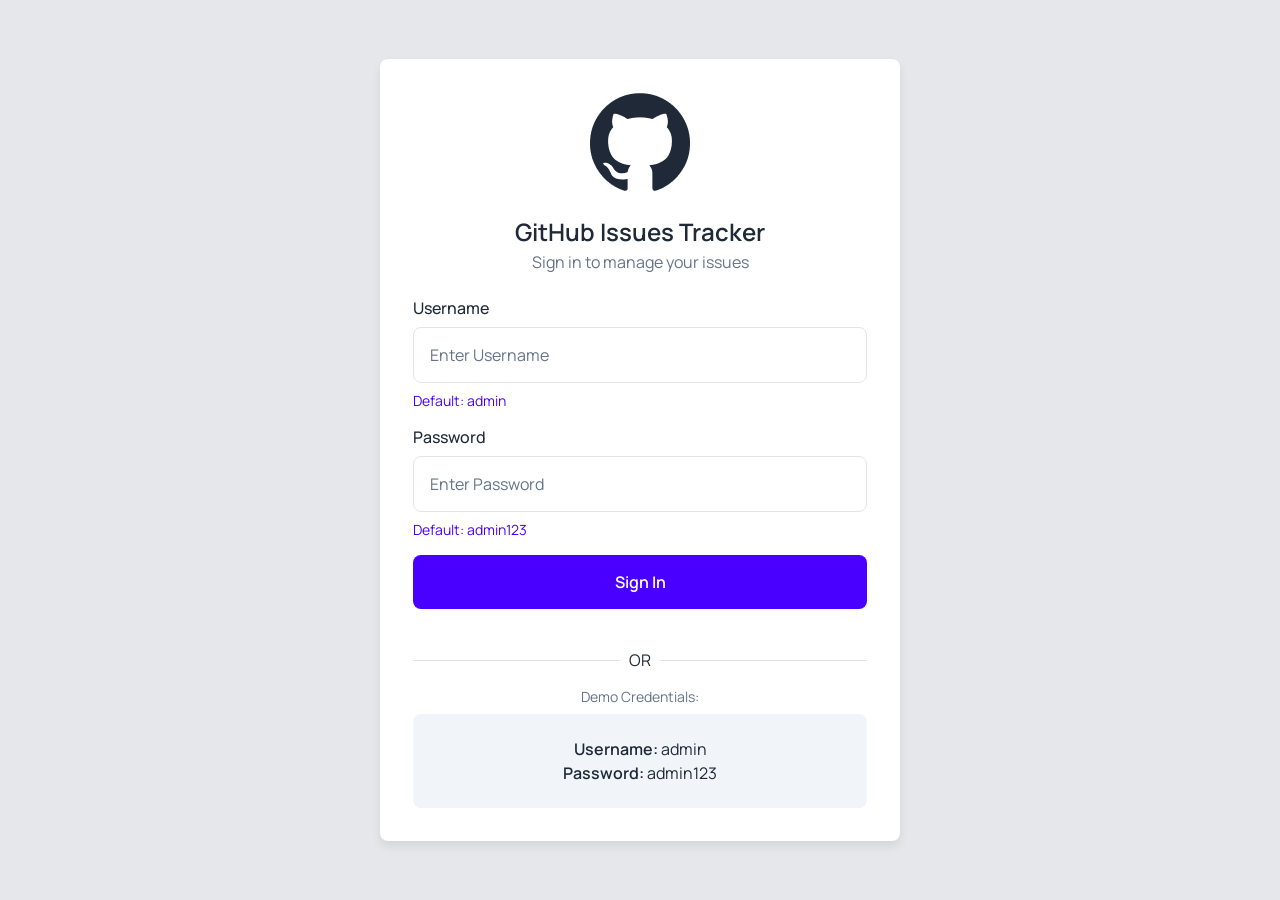
==== commit dcf1fe55: "Improve login form feedback and demo credential flow" ====
--- a/index.html
+++ b/index.html
@@ -66,7 +66,13 @@
 
         <section class="demo-credentials" aria-label="Demo credentials">
           <p class="demo-label">Demo Credentials:</p>
-          <div class="demo-card">
+          <div
+            id="demo-card"
+            class="demo-card"
+            role="button"
+            tabindex="0"
+            aria-label="Use demo credentials"
+          >
             <p><strong>Username:</strong> <span id="demo-username">admin</span></p>
             <p><strong>Password:</strong> <span id="demo-password">admin123</span></p>
           </div>
--- a/css/styles.css
+++ b/css/styles.css
@@ -1,329 +1,501 @@
 :root {
-  --canvas: #eef3fb;
+  --canvas: #f8fafc;
   --surface: #ffffff;
-  --surface-soft: #f8fbff;
-  --ink: #0f172a;
-  --muted: #5b6b86;
-  --line: #d7deeb;
-  --brand: #1565d8;
-  --brand-strong: #0e4fb2;
-  --open: #1a9c4b;
-  --closed: #7b3ff0;
-  --danger: #d13d59;
-  --shadow: 0 14px 34px rgba(12, 42, 99, 0.12);
-  --radius-lg: 20px;
-  --radius-md: 14px;
-  --radius-sm: 10px;
+  --surface-alt: #f1f5f9;
+  --ink: #1f2937;
+  --muted: #64748b;
+  --line: #e4e4e7;
+  --line-strong: #d4d4d8;
+  --brand: #4a00ff;
+  --brand-dark: #3d00d1;
+  --brand-soft: rgba(74, 0, 255, 0.08);
+  --open: #10b981;
+  --open-soft: rgba(16, 185, 129, 0.14);
+  --closed: #8b5cf6;
+  --closed-soft: rgba(139, 92, 246, 0.14);
+  --danger: #dc2626;
+  --shadow: 0 5px 10px rgba(0, 0, 0, 0.08);
+  --shadow-lg: 0 24px 48px rgba(15, 23, 42, 0.16);
+  --radius-sm: 8px;
+  --radius-md: 12px;
+  --radius-lg: 16px;
+  --radius-xl: 24px;
 }
 
 * {
   box-sizing: border-box;
 }
 
+html {
+  scroll-behavior: smooth;
+}
+
 body {
   margin: 0;
-  font-family: "Manrope", sans-serif;
+  font-family: "Geist", "Manrope", sans-serif;
   color: var(--ink);
+  background: var(--canvas);
+}
+
+img {
+  display: block;
+  max-width: 100%;
+}
+
+button,
+input {
+  font: inherit;
 }
 
 .hidden {
   display: none !important;
 }
 
-.login-body {
-  min-height: 100vh;
-  padding: 20px;
-  background:
-    radial-gradient(circle at 10% 20%, rgba(21, 101, 216, 0.18), transparent 36%),
-    radial-gradient(circle at 90% 70%, rgba(22, 163, 74, 0.12), transparent 42%),
-    linear-gradient(145deg, #f5f9ff 0%, #edf3ff 45%, #eaf5f2 100%);
-  display: grid;
-  place-items: center;
-}
-
-.auth-wrapper {
-  width: min(100%, 480px);
-}
-
-.auth-card {
-  background: var(--surface);
-  border: 1px solid var(--line);
-  border-radius: var(--radius-lg);
-  box-shadow: var(--shadow);
-  padding: 36px 30px;
-}
-
-.auth-logo {
-  width: 72px;
-  height: 72px;
-  object-fit: contain;
-  margin-bottom: 14px;
-}
-
-.auth-title {
-  margin: 0;
-  font-size: 1.8rem;
-  font-weight: 800;
-}
-
-.auth-subtitle {
-  margin: 8px 0 24px;
-  color: var(--muted);
-}
-
-.auth-form {
-  display: grid;
-  gap: 10px;
-}
-
-.field-label {
-  font-size: 0.86rem;
-  font-weight: 700;
+.sr-only {
+  position: absolute;
+  width: 1px;
+  height: 1px;
+  padding: 0;
+  margin: -1px;
+  overflow: hidden;
+  clip: rect(0, 0, 0, 0);
+  white-space: nowrap;
+  border: 0;
 }
 
 .text-input {
   width: 100%;
   border: 1px solid var(--line);
   border-radius: var(--radius-sm);
-  padding: 12px 14px;
-  font: inherit;
+  background: var(--surface);
   color: var(--ink);
-  background: #fff;
-  transition: border-color 0.2s, box-shadow 0.2s;
+  padding: 16px;
+  transition: border-color 0.2s ease, box-shadow 0.2s ease;
+}
+
+.text-input::placeholder {
+  color: var(--muted);
 }
 
 .text-input:focus {
   outline: none;
   border-color: var(--brand);
-  box-shadow: 0 0 0 4px rgba(21, 101, 216, 0.14);
-}
-
-.primary-btn,
-.ghost-btn {
+  box-shadow: 0 0 0 4px rgba(74, 0, 255, 0.12);
+}
+
+.primary-btn {
   border: 0;
   border-radius: var(--radius-sm);
-  font: inherit;
-  font-weight: 700;
+  background: var(--brand);
+  color: #ffffff;
   cursor: pointer;
-}
-
-.primary-btn {
-  background: linear-gradient(125deg, var(--brand) 0%, #0ea5e9 100%);
-  color: #fff;
-  padding: 12px 16px;
+  font-weight: 600;
+  transition: background-color 0.2s ease, transform 0.2s ease, box-shadow 0.2s ease;
 }
 
 .primary-btn:hover {
-  background: linear-gradient(125deg, var(--brand-strong) 0%, #0582bc 100%);
+  background: var(--brand-dark);
+  box-shadow: 0 12px 24px rgba(74, 0, 255, 0.18);
+}
+
+.primary-btn:active {
+  transform: translateY(1px);
+}
+
+.primary-btn:focus-visible {
+  outline: none;
+  box-shadow: 0 0 0 4px rgba(74, 0, 255, 0.16);
+}
+
+.login-body {
+  min-height: 100vh;
+  display: grid;
+  place-items: center;
+  padding: 24px;
+  background: #e5e7eb;
+}
+
+.auth-shell {
+  width: min(100%, 520px);
+}
+
+.auth-card {
+  background: var(--surface);
+  border: 1px solid rgba(255, 255, 255, 0.8);
+  border-radius: var(--radius-sm);
+  box-shadow: var(--shadow);
+  padding: 32px;
+}
+
+.auth-brand {
+  display: grid;
+  justify-items: center;
+  gap: 24px;
+  text-align: center;
+}
+
+.auth-logo {
+  width: 100px;
+  height: 100px;
+  object-fit: contain;
+}
+
+.auth-copy {
+  display: grid;
+  gap: 4px;
+}
+
+.auth-title {
+  margin: 0;
+  font-size: 1.5rem;
+  font-weight: 600;
+  line-height: 1.3;
+}
+
+.auth-subtitle {
+  margin: 0;
+  color: var(--muted);
+  font-size: 1rem;
+}
+
+.auth-form {
+  display: grid;
+  gap: 16px;
+  margin-top: 24px;
+}
+
+.field-group {
+  display: grid;
+  gap: 8px;
+}
+
+.field-label {
+  font-size: 1rem;
+  font-weight: 500;
+}
+
+.field-hint {
+  margin: 0;
+  color: var(--brand);
+  font-size: 0.875rem;
+}
+
+.auth-submit {
+  width: 100%;
+  padding: 16px;
 }
 
 .auth-error {
-  min-height: 20px;
-  margin: 0;
+  min-height: 1.25rem;
+  margin: -4px 0 0;
   color: var(--danger);
-  font-size: 0.92rem;
+  font-size: 0.9rem;
+  text-align: center;
+}
+
+.auth-divider {
+  display: flex;
+  align-items: center;
+  gap: 8px;
+  margin: 8px 0 0;
+  color: var(--ink);
+}
+
+.auth-divider::before,
+.auth-divider::after {
+  content: "";
+  flex: 1;
+  height: 1px;
+  background: var(--line);
+}
+
+.auth-divider span {
+  font-size: 1rem;
 }
 
 .demo-credentials {
-  margin-top: 20px;
-  border-radius: var(--radius-md);
-  border: 1px dashed rgba(21, 101, 216, 0.45);
-  background: rgba(21, 101, 216, 0.05);
-  padding: 12px 14px;
-  color: #24436f;
-}
-
-.demo-credentials p {
-  margin: 5px 0;
-  font-size: 0.92rem;
+  display: grid;
+  gap: 8px;
+  margin-top: 16px;
+}
+
+.demo-label {
+  margin: 0;
+  color: var(--muted);
+  font-size: 0.875rem;
+  text-align: center;
+}
+
+.demo-card {
+  display: grid;
+  gap: 2px;
+  justify-items: center;
+  padding: 24px;
+  background: var(--surface-alt);
+  border-radius: var(--radius-sm);
+  cursor: pointer;
+  transition: transform 0.2s ease, box-shadow 0.2s ease;
+}
+
+.demo-card:hover {
+  transform: translateY(-1px);
+  box-shadow: 0 12px 24px rgba(15, 23, 42, 0.08);
+}
+
+.demo-card:focus-visible {
+  outline: none;
+  box-shadow: 0 0 0 4px rgba(74, 0, 255, 0.14);
+}
+
+.demo-card p {
+  margin: 0;
+  font-size: 1rem;
+  text-align: center;
+}
+
+.demo-card strong {
+  font-weight: 600;
 }
 
 .app-body {
   min-height: 100vh;
-  background: linear-gradient(180deg, #f4f8ff 0%, #eef3fb 100%);
+  background: var(--canvas);
 }
 
 .app-header {
-  position: sticky;
-  top: 0;
-  z-index: 50;
-  background: rgba(255, 255, 255, 0.92);
   border-bottom: 1px solid var(--line);
-  backdrop-filter: blur(6px);
-  padding: 14px 20px;
+  background: var(--surface);
+}
+
+.app-header-inner {
+  width: min(1360px, calc(100% - 32px));
+  margin: 0 auto;
+  padding: 17px 0;
   display: flex;
   align-items: center;
   justify-content: space-between;
+  gap: 24px;
+}
+
+.brand-wrap {
+  display: flex;
+  align-items: center;
+  gap: 12px;
+}
+
+.brand-logo {
+  width: 36px;
+  height: 37px;
+  object-fit: contain;
+}
+
+.brand-title {
+  margin: 0;
+  font-size: 1.75rem;
+  font-weight: 600;
+  line-height: 1.1;
+}
+
+.search-form {
+  display: flex;
+  align-items: center;
   gap: 16px;
 }
 
-.brand-wrap {
-  display: flex;
-  align-items: center;
-  gap: 12px;
-}
-
-.brand-logo {
-  width: 44px;
-  height: 44px;
-}
-
-.brand-title {
-  margin: 0;
-  font-size: 1.1rem;
-  font-weight: 800;
-}
-
-.brand-subtitle {
-  margin: 2px 0 0;
-  color: var(--muted);
-  font-size: 0.86rem;
-}
-
-.header-actions {
+.search-field {
   display: flex;
   align-items: center;
   gap: 10px;
-}
-
-.search-form {
-  display: flex;
-  align-items: center;
-  gap: 8px;
+  width: 300px;
+  min-height: 44px;
+  padding: 0 14px;
+  border: 1px solid var(--line);
+  border-radius: var(--radius-sm);
+  background: var(--surface);
+  transition: border-color 0.2s ease, box-shadow 0.2s ease;
+}
+
+.search-field:focus-within {
+  border-color: var(--brand);
+  box-shadow: 0 0 0 4px rgba(74, 0, 255, 0.12);
+}
+
+.search-icon {
+  display: inline-flex;
+  align-items: center;
+  justify-content: center;
+  color: var(--muted);
+}
+
+.search-icon svg {
+  width: 16px;
+  height: 16px;
 }
 
 .search-input {
-  width: min(340px, 52vw);
+  padding: 0;
+  border: 0;
+  border-radius: 0;
+  background: transparent;
+  box-shadow: none;
+}
+
+.search-input:focus {
+  box-shadow: none;
 }
 
 .search-btn {
-  padding-inline: 18px;
-}
-
-.ghost-btn {
-  padding: 10px 14px;
-  border: 1px solid var(--line);
-  background: #fff;
-  color: var(--ink);
-}
-
-.ghost-btn:hover {
-  background: #f5f8ff;
+  min-width: 131px;
+  min-height: 44px;
+  padding: 0 20px;
 }
 
 .app-main {
-  width: min(1360px, 95%);
-  margin: 22px auto 32px;
+  width: min(1110px, calc(100% - 32px));
+  margin: 60px auto 72px;
 }
 
 .tab-panel {
   border: 1px solid var(--line);
   border-radius: var(--radius-md);
-  background: #fff;
-  box-shadow: 0 8px 24px rgba(20, 37, 80, 0.08);
+  background: var(--surface);
+  box-shadow: var(--shadow);
 }
 
 .tabs-row {
+  display: flex;
+  flex-wrap: wrap;
+  gap: 8px;
+  padding: 24px;
+}
+
+.tab-btn {
+  min-width: 120px;
+  min-height: 40px;
+  padding: 0 18px;
+  border: 1px solid var(--line);
+  border-radius: 10px;
+  background: var(--surface-alt);
+  color: var(--ink);
+  cursor: pointer;
+  font-weight: 500;
+  transition: background-color 0.2s ease, border-color 0.2s ease, color 0.2s ease;
+}
+
+.tab-btn:hover {
+  border-color: var(--brand);
+  color: var(--brand);
+}
+
+.tab-btn.is-active {
+  border-color: var(--brand);
+  background: var(--brand);
+  color: #ffffff;
+}
+
+.issue-shell {
+  margin-top: 16px;
+  border: 1px solid var(--line);
+  border-radius: var(--radius-md);
+  background: var(--surface);
+  box-shadow: var(--shadow);
+  padding: 24px;
+}
+
+.summary-row {
+  display: flex;
+  align-items: center;
+  justify-content: space-between;
+  gap: 16px;
+  padding-bottom: 24px;
   border-bottom: 1px solid var(--line);
-  display: flex;
+}
+
+.summary-left {
+  display: flex;
+  align-items: center;
+  gap: 16px;
+}
+
+.summary-icon-wrap {
+  width: 50px;
+  height: 50px;
+  display: grid;
+  place-items: center;
+  border-radius: 999px;
+  background: var(--surface-alt);
+  flex-shrink: 0;
+}
+
+.summary-icon {
+  width: 32px;
+  height: 32px;
+  object-fit: contain;
+}
+
+.summary-copy {
+  display: grid;
+  gap: 3px;
+}
+
+.summary-total {
+  margin: 0;
+  font-size: 1.625rem;
+  font-weight: 600;
+  line-height: 1.2;
+}
+
+.summary-description {
+  margin: 0;
+  color: var(--muted);
+  font-size: 1rem;
+}
+
+.summary-right {
+  display: flex;
+  align-items: center;
+  gap: 16px;
+  flex-wrap: wrap;
+}
+
+.status-chip {
+  display: inline-flex;
   align-items: center;
   gap: 8px;
-  padding: 10px;
-}
-
-.tab-btn {
-  border: 0;
-  background: transparent;
-  border-radius: 8px;
-  cursor: pointer;
-  padding: 9px 14px;
-  font: inherit;
-  font-weight: 700;
-  color: #334155;
-}
-
-.tab-btn:hover {
-  background: #eff5ff;
-}
-
-.tab-btn.is-active {
-  color: #fff;
-  background: linear-gradient(135deg, var(--brand) 0%, #1278f1 100%);
-}
-
-.summary-row {
-  padding: 12px 14px;
-  display: flex;
-  align-items: center;
-  justify-content: space-between;
-  gap: 10px;
-  flex-wrap: wrap;
-}
-
-.summary-left {
-  display: flex;
-  align-items: center;
-  gap: 8px;
-  color: #1f3556;
-}
-
-.summary-left p {
-  margin: 0;
-  font-weight: 600;
-}
-
-.summary-icon {
-  width: 16px;
-  height: 16px;
-}
-
-.summary-right {
-  display: flex;
-  align-items: center;
-  gap: 10px;
-}
-
-.status-chip {
-  border: 1px solid var(--line);
-  border-radius: 99px;
-  background: var(--surface-soft);
-  padding: 5px 10px;
-  display: flex;
-  align-items: center;
-  gap: 6px;
-  font-size: 0.86rem;
-  font-weight: 700;
-}
-
-.status-chip img {
+  color: var(--muted);
+  font-size: 1rem;
+  font-weight: 500;
+}
+
+.status-dot {
   width: 12px;
   height: 12px;
-  object-fit: contain;
-}
-
-.cards-shell {
-  position: relative;
-  margin-top: 16px;
+  border-radius: 50%;
+}
+
+.status-dot-open {
+  background: var(--open);
+}
+
+.status-dot-closed {
+  background: var(--closed);
 }
 
 .loading-state {
-  border: 1px solid var(--line);
-  border-radius: var(--radius-md);
-  background: #fff;
-  padding: 36px 18px;
   display: grid;
   place-items: center;
-  gap: 10px;
-  color: #334155;
+  gap: 12px;
+  padding: 72px 24px;
+  color: var(--muted);
 }
 
 .spinner {
-  width: 36px;
-  height: 36px;
+  width: 40px;
+  height: 40px;
+  border: 3px solid #ddd6fe;
+  border-top-color: var(--brand);
   border-radius: 50%;
-  border: 3px solid #dbe4f3;
-  border-top-color: var(--brand);
-  animation: spin 0.85s linear infinite;
+  animation: spin 0.8s linear infinite;
 }
 
 @keyframes spin {
@@ -335,32 +507,34 @@
 .issues-grid {
   display: grid;
   grid-template-columns: repeat(4, minmax(0, 1fr));
+  gap: 12px;
+  margin-top: 24px;
+}
+
+.issue-card {
+  display: flex;
+  flex-direction: column;
   gap: 14px;
-}
-
-.issue-card {
-  background: #fff;
+  min-height: 253px;
+  padding: 18px;
   border: 1px solid var(--line);
+  border-top-width: 4px;
   border-radius: var(--radius-md);
-  border-top-width: 4px;
-  box-shadow: 0 8px 20px rgba(18, 34, 70, 0.06);
-  padding: 14px;
-  display: flex;
-  flex-direction: column;
-  gap: 12px;
+  background: var(--surface);
+  box-shadow: 0 3px 10px rgba(15, 23, 42, 0.05);
   cursor: pointer;
-  transition: transform 0.18s ease, box-shadow 0.18s ease, border-color 0.18s ease;
+  transition: transform 0.2s ease, box-shadow 0.2s ease, border-color 0.2s ease;
 }
 
 .issue-card:hover {
-  transform: translateY(-3px);
-  box-shadow: 0 14px 28px rgba(18, 34, 70, 0.1);
+  transform: translateY(-2px);
+  box-shadow: 0 14px 28px rgba(15, 23, 42, 0.1);
 }
 
 .issue-card:focus-visible {
   outline: none;
-  border-color: rgba(21, 101, 216, 0.42);
-  box-shadow: 0 0 0 4px rgba(21, 101, 216, 0.14), 0 14px 28px rgba(18, 34, 70, 0.12);
+  border-color: var(--brand);
+  box-shadow: 0 0 0 4px rgba(74, 0, 255, 0.14);
 }
 
 .issue-card.status-open {
@@ -375,49 +549,52 @@
   display: flex;
   align-items: flex-start;
   justify-content: space-between;
-  gap: 10px;
+  gap: 12px;
 }
 
 .issue-number {
   margin: 0 0 6px;
   color: var(--muted);
   font-size: 0.76rem;
-  font-weight: 700;
+  font-weight: 600;
+  letter-spacing: 0.08em;
   text-transform: uppercase;
-  letter-spacing: 0.04em;
 }
 
 .issue-link {
   margin: 0;
-  color: var(--brand-strong);
-  font-size: 1.02rem;
-  font-weight: 800;
+  font-size: 1.05rem;
+  font-weight: 600;
   line-height: 1.35;
 }
 
 .status-badge {
+  display: inline-flex;
+  align-items: center;
+  justify-content: center;
+  min-height: 24px;
+  padding: 0 10px;
   border-radius: 999px;
-  padding: 4px 9px;
-  font-size: 0.74rem;
-  font-weight: 800;
+  font-size: 0.8rem;
+  font-weight: 600;
   text-transform: capitalize;
   flex-shrink: 0;
 }
 
 .status-badge.status-open {
-  background: rgba(26, 156, 75, 0.14);
-  color: #0f7d38;
+  background: var(--open-soft);
+  color: #0f8a5b;
 }
 
 .status-badge.status-closed {
-  background: rgba(123, 63, 240, 0.14);
-  color: #5d24c8;
+  background: var(--closed-soft);
+  color: #6d28d9;
 }
 
 .issue-description {
   margin: 0;
-  color: #4b5f80;
-  font-size: 0.92rem;
+  color: var(--muted);
+  font-size: 0.94rem;
   line-height: 1.5;
 }
 
@@ -426,14 +603,21 @@
   align-items: center;
   gap: 8px;
   flex-wrap: wrap;
-  color: #617391;
-  font-size: 0.83rem;
-  font-weight: 600;
+  color: var(--muted);
+  font-size: 0.875rem;
 }
 
 .meta-separator {
-  color: #9aa7bb;
-  font-size: 0.8rem;
+  color: #94a3b8;
+}
+
+.card-footer {
+  margin-top: auto;
+  display: flex;
+  align-items: center;
+  justify-content: space-between;
+  gap: 12px;
+  flex-wrap: wrap;
 }
 
 .label-row {
@@ -443,116 +627,118 @@
   flex-wrap: wrap;
 }
 
-.card-footer {
-  margin-top: auto;
-  display: flex;
-  justify-content: space-between;
-  align-items: center;
-  gap: 8px;
-  flex-wrap: wrap;
-}
-
 .card-trailing {
-  display: flex;
+  display: inline-flex;
   align-items: center;
   gap: 8px;
   margin-left: auto;
 }
 
-.label-pill {
+.label-pill,
+.modal-label-pill {
+  display: inline-flex;
+  align-items: center;
+  justify-content: center;
+  border: 1px solid transparent;
   border-radius: 999px;
-  border: 1px solid transparent;
-  padding: 5px 10px;
-  font-size: 0.78rem;
-  font-weight: 700;
+  padding: 6px 12px;
+  font-size: 0.75rem;
+  font-weight: 600;
+  letter-spacing: 0.04em;
+  text-transform: uppercase;
   white-space: nowrap;
-  text-transform: uppercase;
-  letter-spacing: 0.03em;
 }
 
 .details-btn {
-  color: var(--brand-strong);
-  font-size: 0.82rem;
-  font-weight: 700;
-  white-space: nowrap;
+  color: var(--brand);
+  font-size: 0.8rem;
+  font-weight: 600;
 }
 
 .empty-state {
-  margin: 10px 0 0;
+  margin: 24px 0 0;
+  padding: 56px 24px;
+  border-radius: var(--radius-md);
+  border: 1px dashed var(--line-strong);
+  background: var(--surface-alt);
+  color: var(--muted);
   text-align: center;
-  color: var(--muted);
-  border: 1px dashed var(--line);
-  border-radius: var(--radius-md);
-  background: #fff;
-  padding: 28px 18px;
 }
 
 .modal-overlay {
   position: fixed;
   inset: 0;
-  background: rgba(8, 17, 34, 0.56);
   display: grid;
   place-items: center;
-  padding: 18px;
+  padding: 24px;
+  background: rgba(15, 23, 42, 0.32);
   z-index: 100;
 }
 
 .modal-card {
-  width: min(860px, 100%);
-  max-height: calc(100vh - 40px);
+  width: min(700px, 100%);
+  max-height: calc(100vh - 48px);
   overflow-y: auto;
-  border-radius: var(--radius-lg);
-  background: #fff;
-  border: 1px solid var(--line);
-  box-shadow: var(--shadow);
+  padding: 32px;
+  border-radius: 32px;
+  background: var(--surface);
+  box-shadow: var(--shadow-lg);
   position: relative;
-  padding: 32px;
 }
 
 .modal-close-btn {
   position: absolute;
-  top: 18px;
-  right: 18px;
-  width: 38px;
-  height: 38px;
-  border-radius: 50%;
-  border: 1px solid var(--line);
-  background: #f8fbff;
-  color: #334155;
+  top: 20px;
+  right: 20px;
+  width: 40px;
+  height: 40px;
+  border: 0;
+  border-radius: 999px;
+  background: transparent;
+  color: var(--muted);
   cursor: pointer;
-  font: inherit;
-  font-size: 1.2rem;
+  font-size: 2rem;
+  line-height: 1;
+}
+
+.modal-close-btn:hover {
+  color: var(--ink);
+}
+
+.modal-content {
+  display: grid;
+  gap: 24px;
 }
 
 .modal-hero {
-  padding-right: 44px;
+  display: grid;
+  gap: 18px;
+  padding-right: 36px;
 }
 
 .modal-kicker {
-  margin: 0 0 10px;
+  margin: 0;
   color: var(--muted);
   font-size: 0.82rem;
-  font-weight: 800;
+  font-weight: 600;
+  letter-spacing: 0.08em;
   text-transform: uppercase;
-  letter-spacing: 0.08em;
 }
 
 .modal-content h2 {
-  margin-top: 0;
-  margin-bottom: 14px;
-  font-size: clamp(1.8rem, 3vw, 2.5rem);
-  line-height: 1.12;
+  margin: 0;
+  font-size: clamp(2rem, 5vw, 2.8rem);
+  font-weight: 600;
+  line-height: 1.14;
 }
 
 .modal-meta-row {
   display: flex;
   align-items: center;
-  gap: 10px;
+  gap: 12px;
   flex-wrap: wrap;
-  color: #64748b;
-  font-size: 0.95rem;
-  font-weight: 600;
-  margin-bottom: 18px;
+  color: var(--muted);
+  font-size: 1rem;
 }
 
 .modal-meta-separator {
@@ -562,173 +748,170 @@
 .modal-label-row {
   display: flex;
   align-items: center;
-  gap: 10px;
+  gap: 8px;
   flex-wrap: wrap;
-  margin-bottom: 22px;
 }
 
 .modal-description {
   margin: 0;
-  color: #596a86;
-  line-height: 1.52;
-  font-size: 1.02rem;
+  color: var(--muted);
+  font-size: 1rem;
+  line-height: 1.6;
 }
 
 .modal-summary-panel {
   display: grid;
   grid-template-columns: repeat(2, minmax(0, 1fr));
   gap: 16px;
-  margin-top: 28px;
-  padding: 18px;
-  border-radius: 18px;
-  background: #f4f7fb;
+  padding: 16px 20px;
+  border-radius: var(--radius-lg);
+  background: var(--surface-alt);
 }
 
 .modal-summary-item p {
   margin: 0 0 10px;
-  color: #64748b;
-  font-size: 0.88rem;
+  color: var(--muted);
+  font-size: 1rem;
 }
 
 .modal-summary-item strong {
-  color: #1e293b;
-  font-size: 1.05rem;
+  display: inline-block;
+  color: var(--ink);
+  font-size: 1.15rem;
+  font-weight: 600;
 }
 
 .modal-grid {
   display: grid;
   grid-template-columns: repeat(2, minmax(0, 1fr));
   gap: 12px;
-  margin-top: 18px;
 }
 
 .modal-item {
+  padding: 16px;
   border: 1px solid var(--line);
-  border-radius: 16px;
-  background: #fff;
-  padding: 14px 16px;
+  border-radius: var(--radius-lg);
+  background: var(--surface);
 }
 
 .modal-item p {
   margin: 0;
-  color: #2a3b59;
-  font-size: 0.9rem;
+  color: var(--ink);
 }
 
 .modal-item p:first-child {
-  margin-bottom: 4px;
-  color: var(--muted);
-  font-size: 0.78rem;
-  font-weight: 700;
-}
-
-.modal-label-pill {
-  border-radius: 999px;
-  border: 1px solid transparent;
-  padding: 7px 14px;
+  margin-bottom: 6px;
+  color: var(--muted);
   font-size: 0.8rem;
-  font-weight: 700;
+  font-weight: 600;
+  letter-spacing: 0.04em;
   text-transform: uppercase;
-  letter-spacing: 0.04em;
 }
 
 .priority-pill {
   display: inline-flex;
   align-items: center;
   justify-content: center;
-  min-width: 110px;
+  min-width: 82px;
+  min-height: 24px;
+  padding: 0 16px;
   border-radius: 999px;
-  padding: 10px 18px;
-  font-size: 0.9rem;
-  font-weight: 800;
+  font-size: 0.85rem;
+  font-weight: 700;
+  letter-spacing: 0.04em;
   text-transform: uppercase;
-  letter-spacing: 0.04em;
 }
 
 .priority-pill-small {
   min-width: auto;
-  padding: 5px 10px;
-  font-size: 0.74rem;
+  min-height: 22px;
+  padding: 0 12px;
+  font-size: 0.75rem;
 }
 
 .priority-high {
-  background: linear-gradient(135deg, #ef4444 0%, #f97316 100%);
-  color: #fff;
+  background: #ef4444;
+  color: #ffffff;
 }
 
 .priority-medium {
-  background: linear-gradient(135deg, #f59e0b 0%, #facc15 100%);
-  color: #5b3300;
+  background: #f59e0b;
+  color: #4a2f00;
 }
 
 .priority-low {
-  background: linear-gradient(135deg, #22c55e 0%, #86efac 100%);
-  color: #0f4a22;
+  background: #22c55e;
+  color: #063f1a;
 }
 
 .priority-na {
-  background: #e2e8f0;
+  background: #dbe2ea;
   color: #475569;
 }
 
 .label-tone-bug {
-  background: rgba(248, 113, 113, 0.12);
-  border-color: rgba(248, 113, 113, 0.34);
-  color: #dc2626;
+  background: rgba(248, 113, 113, 0.14);
+  border-color: rgba(248, 113, 113, 0.28);
+  color: #ef4444;
 }
 
 .label-tone-help-wanted {
-  background: rgba(245, 158, 11, 0.12);
-  border-color: rgba(245, 158, 11, 0.36);
-  color: #c2410c;
+  background: rgba(245, 158, 11, 0.14);
+  border-color: rgba(245, 158, 11, 0.3);
+  color: #d97706;
 }
 
 .label-tone-enhancement {
   background: rgba(59, 130, 246, 0.12);
-  border-color: rgba(59, 130, 246, 0.3);
-  color: #1d4ed8;
+  border-color: rgba(59, 130, 246, 0.26);
+  color: #2563eb;
 }
 
 .label-tone-documentation {
-  background: rgba(16, 185, 129, 0.12);
-  border-color: rgba(16, 185, 129, 0.32);
-  color: #047857;
+  background: rgba(14, 165, 233, 0.12);
+  border-color: rgba(14, 165, 233, 0.24);
+  color: #0284c7;
 }
 
 .label-tone-good-first-issue {
-  background: rgba(168, 85, 247, 0.12);
-  border-color: rgba(168, 85, 247, 0.32);
+  background: rgba(139, 92, 246, 0.12);
+  border-color: rgba(139, 92, 246, 0.24);
   color: #7c3aed;
 }
 
 .label-tone-general {
   background: rgba(148, 163, 184, 0.14);
-  border-color: rgba(148, 163, 184, 0.3);
+  border-color: rgba(148, 163, 184, 0.28);
   color: #475569;
 }
 
 .modal-actions {
   display: flex;
   justify-content: flex-end;
-  margin-top: 26px;
 }
 
 .modal-action-btn {
+  min-width: 96px;
+  min-height: 44px;
+  padding: 0 16px;
   border: 0;
-  border-radius: 14px;
-  background: linear-gradient(135deg, #2563eb 0%, #4f46e5 100%);
-  color: #fff;
+  border-radius: var(--radius-sm);
+  background: var(--brand);
+  color: #ffffff;
   cursor: pointer;
-  font: inherit;
-  font-weight: 800;
-  padding: 14px 22px;
+  font-weight: 600;
+}
+
+.modal-action-btn:hover {
+  background: var(--brand-dark);
 }
 
 .modal-loading {
   display: grid;
   place-items: center;
   gap: 12px;
-  padding: 34px;
+  padding: 40px 0;
+  color: var(--muted);
 }
 
 @media (max-width: 1180px) {
@@ -738,20 +921,17 @@
 }
 
 @media (max-width: 920px) {
-  .app-header {
+  .app-header-inner {
     align-items: stretch;
     flex-direction: column;
   }
 
-  .header-actions {
-    justify-content: space-between;
-  }
-
-  .search-input {
+  .search-form {
     width: 100%;
   }
 
-  .search-form {
+  .search-field {
+    width: 100%;
     flex: 1;
   }
 
@@ -760,42 +940,63 @@
   }
 }
 
-@media (max-width: 620px) {
+@media (max-width: 680px) {
+  .login-body {
+    padding: 16px;
+  }
+
   .auth-card {
-    padding: 26px 20px;
-  }
-
-  .brand-subtitle {
-    display: none;
-  }
-
-  .header-actions {
+    padding: 24px;
+  }
+
+  .app-main {
+    margin-top: 32px;
+  }
+
+  .tabs-row,
+  .issue-shell {
+    padding: 16px;
+  }
+
+  .summary-row {
+    align-items: flex-start;
+    flex-direction: column;
+  }
+
+  .summary-right {
+    width: 100%;
+    justify-content: space-between;
+  }
+
+  .search-form {
     flex-direction: column;
     align-items: stretch;
   }
 
-  .issues-grid {
-    grid-template-columns: 1fr;
-  }
-
-  .summary-right {
+  .search-btn {
     width: 100%;
-    justify-content: flex-start;
-  }
-
-  .search-form {
-    width: 100%;
-  }
-
-  .modal-card {
-    padding: 18px;
-  }
-
+  }
+
+  .issues-grid,
+  .modal-grid,
   .modal-summary-panel {
     grid-template-columns: 1fr;
   }
 
-  .modal-grid {
-    grid-template-columns: 1fr;
-  }
-}
+  .modal-card {
+    padding: 24px 20px;
+    border-radius: 24px;
+  }
+
+  .modal-hero {
+    padding-right: 20px;
+  }
+
+  .modal-actions {
+    justify-content: stretch;
+  }
+
+  .modal-action-btn {
+    width: 100%;
+  }
+}
